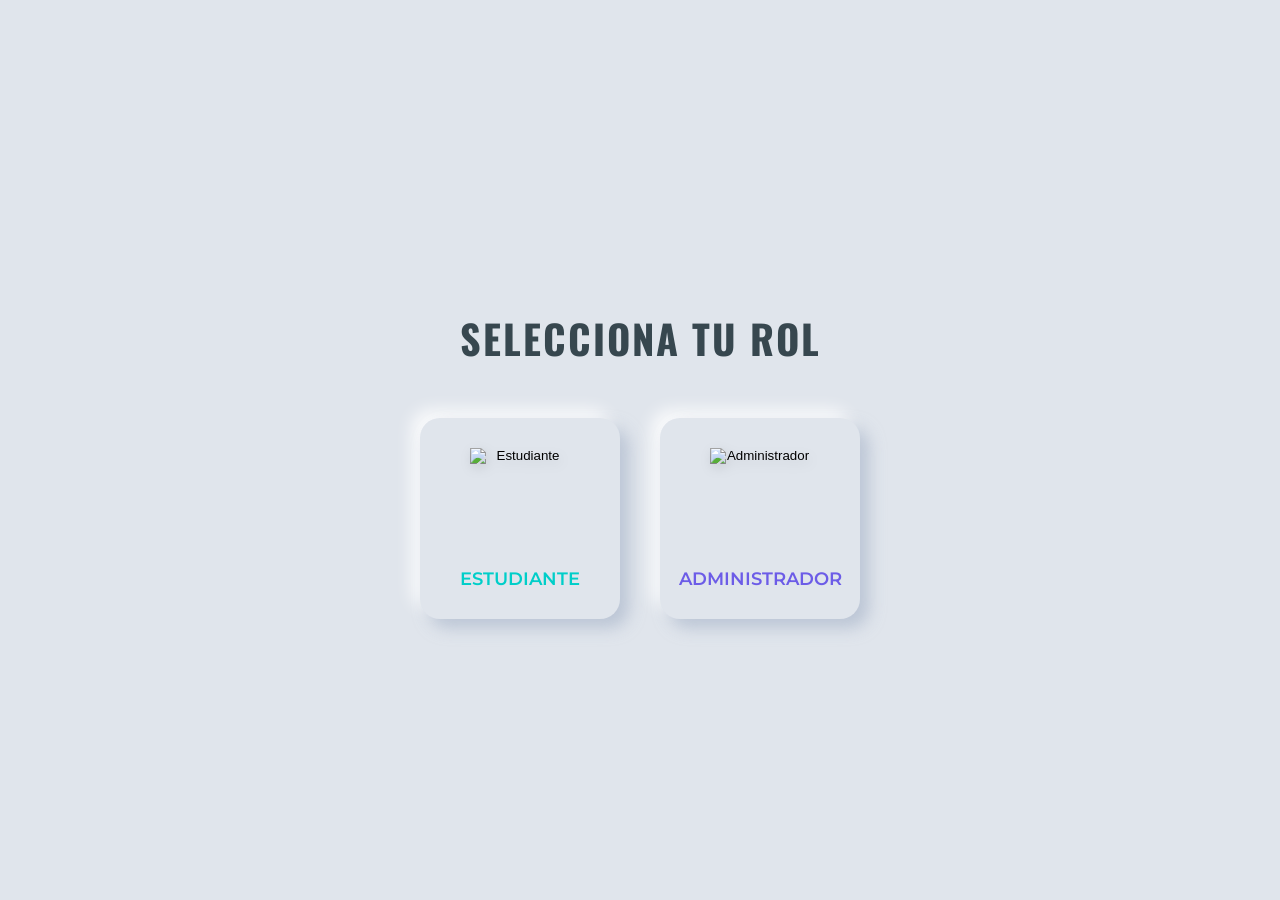
==== index.html @ 5ffa4d22 "Update index.html" ====
<!DOCTYPE html>
<html lang="es">
<head>
    <meta charset="UTF-8">
    <meta name="viewport" content="width=device-width, initial-scale=1.0">
    <title>Acceso | Base de Datos II</title>
    <link href="https://fonts.googleapis.com/css2?family=Montserrat:wght@600&family=Oswald:wght@500&display=swap" rel="stylesheet">
    <link rel="stylesheet" href="style.css">
    <style>
        .login-container {
            height: 100vh;
            display: flex;
            flex-direction: column;
            justify-content: center;
            align-items: center;
            text-align: center;
        }

        .login-title {
            font-family: 'Oswald', sans-serif;
            font-size: 2.5rem;
            margin-bottom: 50px;
            color: var(--text-main);
            letter-spacing: 2px;
        }

        .roles-grid {
            display: flex;
            gap: 40px;
            flex-wrap: wrap;
            justify-content: center;
        }

        .role-card {
            width: 200px;
            padding: 30px;
            cursor: pointer;
            transition: all 0.3s ease;
            display: flex;
            flex-direction: column;
            align-items: center;
            text-decoration: none;
            border: none;
            outline: none;
        }

        .role-card:hover {
            transform: translateY(-10px);
        }

        /* Efecto de presionado al hacer clic */
        .role-card:active {
            box-shadow: var(--shadow-inset-dark), var(--shadow-inset-light);
            transform: translateY(0);
        }

        .role-icon {
            width: 100px;
            height: 100px;
            object-fit: contain;
            margin-bottom: 20px;
            /* Filtro opcional por si quieres que los iconos tengan un aire azulado */
            filter: drop-shadow(2px 4px 6px rgba(0,0,0,0.1));
        }

        .role-name {
            font-family: 'Montserrat', sans-serif;
            font-weight: 600;
            font-size: 1.1rem;
            color: var(--text-main);
        }

        .role-admin .role-name { color: var(--accent-primary); }
        .role-student .role-name { color: var(--accent-secondary); }

        @media (max-width: 500px) {
            .roles-grid { gap: 20px; }
            .role-card { width: 160px; padding: 20px; }
            .role-icon { width: 80px; height: 80px; }
        }
    </style>
</head>
<body>

    <div class="login-container">
        <h1 class="login-title">SELECCIONA TU ROL</h1>
        
        <div class="roles-grid">
            <button onclick="selectRole('estudiante')" class="role-card neu-card role-student">
                <img src="estudiante.png" alt="Estudiante" class="role-icon">
                <span class="role-name">ESTUDIANTE</span>
            </button>

            <button onclick="selectRole('admin')" class="role-card neu-card role-admin">
                <img src="administrador.png" alt="Administrador" class="role-icon">
                <span class="role-name">ADMINISTRADOR</span>
            </button>
        </div>
    </div>

    <script>
        function selectRole(role) {
            // Limpiar sesiones previas
            localStorage.clear();
            
            // Guardar el rol seleccionado para que las otras páginas den permiso
            localStorage.setItem('userRole', role);

            // Redirección directa
            if (role === 'admin') {
                window.location.href = "admin.html";
            } else {
                window.location.href = "estudiante.html";
            }
        }
    </script>

</body>
</html>
---- style.css ----
/* --- PALETA DE COLORES NEUMÓRFICA FRÍA --- */
:root {
    --bg-color: #e0e5ec; /* Gris azulado muy suave */
    --text-main: #37474f; /* Gris oscuro azulado */
    --text-light: #78909c; /* Gris medio */
    
    /* Acentos vibrantes */
    --accent-primary: #6c5ce7; /* Violeta intenso */
    --accent-secondary: #00cec9; /* Turquesa/Menta */
    
    /* Sombras Neumórficas */
    --shadow-dark: 9px 9px 16px rgba(163, 177, 198, 0.6);
    --shadow-light: -9px -9px 16px rgba(255, 255, 255, 0.8);
    --shadow-inset-dark: inset 3px 3px 7px rgba(163, 177, 198, 0.6);
    --shadow-inset-light: inset -3px -3px 7px rgba(255, 255, 255, 0.8);
}

body {
    font-family: 'Montserrat', sans-serif;
    background-color: var(--bg-color);
    color: var(--text-main);
    margin: 0;
    scroll-behavior: smooth;
}

/* --- ESTILOS NEUMÓRFICOS BASE --- */
.neu-card {
    background: var(--bg-color);
    border-radius: 20px;
    box-shadow: var(--shadow-dark), var(--shadow-light);
}

.neu-inset {
    background: var(--bg-color);
    border-radius: 15px;
    box-shadow: var(--shadow-inset-dark), var(--shadow-inset-light);
}

.neu-button {
    background: var(--bg-color);
    border-radius: 10px;
    box-shadow: 4px 4px 8px rgba(163, 177, 198, 0.5), -4px -4px 8px rgba(255, 255, 255, 0.7);
    transition: 0.2s ease;
}

.neu-button:hover {
    box-shadow: 1px 1px 2px rgba(163, 177, 198, 0.5), -1px -1px 2px rgba(255, 255, 255, 0.7);
    transform: translateY(1px);
}

/* --- NAVEGACIÓN --- */
.navbar {
    background: rgba(224, 229, 236, 0.9);
    backdrop-filter: blur(5px);
    padding: 15px 0;
    position: sticky;
    top: 0;
    z-index: 1000;
}

.nav-container {
    max-width: 1100px;
    margin: 0 auto;
    display: flex;
    justify-content: space-between;
    align-items: center;
    padding: 0 20px;
}

/* Ajuste del Logo */
.logo-wrapper {
    display: flex;
    align-items: center;
    justify-content: center;
    padding: 8px;
    border-radius: 12px;
}

.nav-logo {
    height: 40px; /* Un poco más pequeño y sutil */
    width: auto;
    object-fit: contain;
    transition: 0.3s;
}

.nav-links {
    display: flex;
    gap: 20px;
}

.nav-link {
    color: var(--text-main);
    text-decoration: none;
    font-size: 0.85rem;
    font-weight: 600;
    padding: 10px 18px;
    letter-spacing: 1px;
}

.nav-link:hover { color: var(--accent-primary); }

.nav-login {
    background: var(--accent-secondary);
    color: white !important;
    padding: 10px 22px;
    border-radius: 30px;
    text-decoration: none;
    font-weight: 700;
    font-size: 0.85rem;
    transition: 0.3s;
    border: 2px solid var(--bg-color);
}

.nav-login:hover {
    background: white;
    color: var(--accent-secondary) !important;
    border-color: var(--accent-secondary);
}

/* --- HERO SECTION --- */
.hero {
    padding: 100px 20px;
    text-align: center;
}

.hero-content {
    max-width: 800px;
    margin: 0 auto;
    padding: 60px 40px;
}

.badge {
    color: var(--accent-primary);
    font-size: 0.75rem;
    font-weight: 700;
    text-transform: uppercase;
    letter-spacing: 3px;
    background: white;
    padding: 6px 16px;
    border-radius: 20px;
    box-shadow: 2px 2px 4px rgba(0,0,0,0.05);
}

.hero h1 {
    font-family: 'Oswald', sans-serif;
    font-size: 3.8rem;
    margin: 25px 0;
    font-weight: 500;
    color: var(--text-main);
    letter-spacing: 2px;
}

.hero h1 .roman {
    color: var(--accent-secondary);
    font-weight: 300;
}

.divider {
    width: 80px;
    height: 3px;
    background: linear-gradient(90deg, var(--accent-primary), var(--accent-secondary));
    margin: 25px auto;
    border-radius: 2px;
}

.owner {
    font-size: 1rem;
    color: var(--text-light);
    font-weight: 400;
}

/* --- CONTENEDOR UNIDADES --- */
.container {
    max-width: 1100px;
    margin: 0 auto 100px auto;
    padding: 0 20px;
}

.section-title {
    font-family: 'Oswald', sans-serif;
    font-size: 2rem;
    margin-bottom: 50px;
    text-align: center;
    color: var(--text-main);
    letter-spacing: 1px;
    text-transform: uppercase;
}

.grid-unidades {
    display: grid;
    grid-template-columns: 1fr 1fr;
    gap: 40px;
}

.unidad-card {
    padding: 35px;
    position: relative;
    overflow: hidden;
}

.card-header {
    font-family: 'Oswald', sans-serif;
    color: var(--accent-primary);
    font-weight: 500;
    font-size: 1.4rem;
    margin-bottom: 10px;
    letter-spacing: 1px;
}

.unidad-desc {
    color: var(--text-light);
    font-size: 0.85rem;
    margin: 0 0 30px 0;
    font-weight: 400;
}

/* Semanas 4x4 Inset */
.semanas-grid {
    display: grid;
    grid-template-columns: repeat(4, 1fr);
    gap: 15px;
}

.semana-item {
    color: var(--text-light);
    padding: 20px 5px;
    text-align: center;
    font-size: 0.8rem;
    font-weight: 700;
    cursor: pointer;
    transition: 0.3s ease;
    border: 2px solid transparent;
}

.semana-item:hover {
    background: white;
    color: var(--accent-primary);
    box-shadow: 2px 2px 5px rgba(0,0,0,0.05);
    transform: scale(1.03);
}

/* --- FOOTER --- */
footer {
    text-align: center;
    padding: 40px;
    color: var(--text-light);
    font-size: 0.8rem;
    font-weight: 500;
    margin: 0 20px 20px 20px;
}

/* --- RESPONSIVE --- */
@media (max-width: 850px) {
    .grid-unidades { grid-template-columns: 1fr; }
    .hero h1 { font-size: 3rem; }
}

@media (max-width: 600px) {
    .hero h1 { font-size: 2rem; }
    .semanas-grid { grid-template-columns: repeat(2, 1fr); }
    .nav-links { display: none; } /* Oculta menú en móvil muy pequeño */
    .nav-logo { height: 35px; }
    .hero-content { padding: 40px 20px; }
}

/* Estilos para gestión de tareas */
.admin-controls {
    display: none; /* Oculto por defecto */
    margin-top: 10px;
    gap: 5px;
    justify-content: center;
}

.btn-action {
    font-size: 0.7rem;
    padding: 5px 10px;
    border: none;
    cursor: pointer;
    border-radius: 5px;
}

.btn-add { color: var(--accent-secondary); }
.btn-del { color: #ff7675; }

/* Clase que activaremos por JS si es admin */
body.is-admin .admin-controls {
    display: flex;
}

.semana-item a {
    text-decoration: none;
    color: inherit;
    display: block;
}
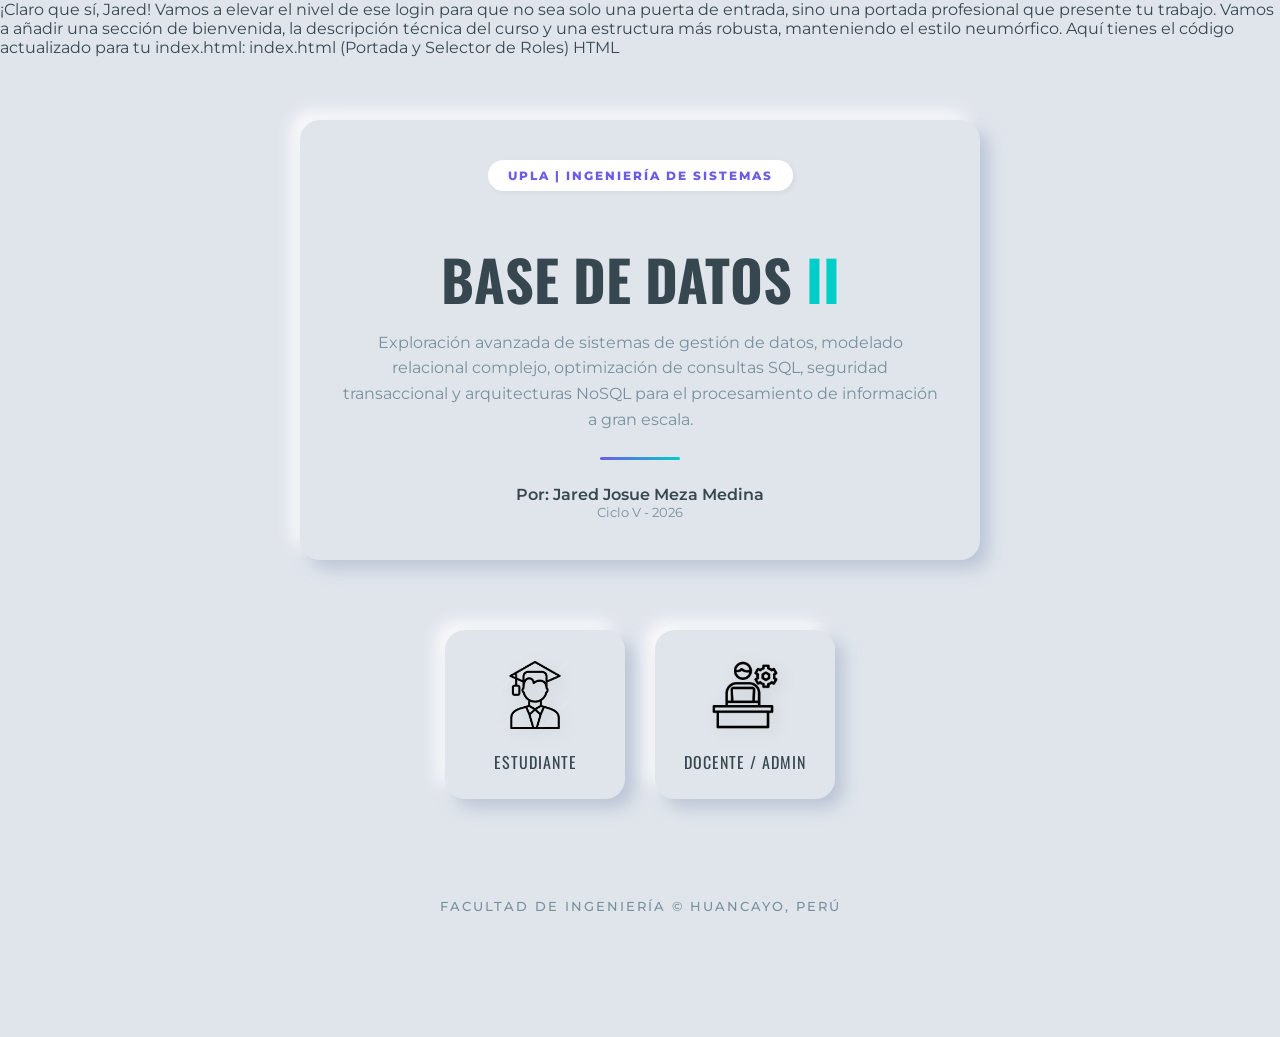
==== commit 96b2f81a: "Update index.html" ====
--- a/index.html
+++ b/index.html
@@ -1,117 +1,189 @@
+¡Claro que sí, Jared! Vamos a elevar el nivel de ese login para que no sea solo una puerta de entrada, sino una portada profesional que presente tu trabajo.
+
+Vamos a añadir una sección de bienvenida, la descripción técnica del curso y una estructura más robusta, manteniendo el estilo neumórfico.
+
+Aquí tienes el código actualizado para tu index.html:
+
+index.html (Portada y Selector de Roles)
+HTML
 <!DOCTYPE html>
 <html lang="es">
 <head>
     <meta charset="UTF-8">
     <meta name="viewport" content="width=device-width, initial-scale=1.0">
-    <title>Acceso | Base de Datos II</title>
-    <link href="https://fonts.googleapis.com/css2?family=Montserrat:wght@600&family=Oswald:wght@500&display=swap" rel="stylesheet">
+    <title>Portafolio | Base de Datos II</title>
+    <link href="https://fonts.googleapis.com/css2?family=Montserrat:wght@300;400;600;800&family=Oswald:wght@500&display=swap" rel="stylesheet">
     <link rel="stylesheet" href="style.css">
     <style>
-        .login-container {
-            height: 100vh;
+        .page-wrapper {
+            min-height: 100vh;
             display: flex;
             flex-direction: column;
+            align-items: center;
             justify-content: center;
-            align-items: center;
-            text-align: center;
+            padding: 40px 20px;
         }
 
-        .login-title {
+        /* --- SECCIÓN DE BIENVENIDA --- */
+        .welcome-section {
+            max-width: 800px;
+            text-align: center;
+            margin-bottom: 50px;
+            padding: 40px;
+        }
+
+        .university-badge {
+            display: inline-block;
+            padding: 8px 20px;
+            background: white;
+            border-radius: 50px;
+            font-size: 0.75rem;
+            font-weight: 800;
+            color: var(--accent-primary);
+            letter-spacing: 2px;
+            margin-bottom: 20px;
+            box-shadow: 2px 2px 5px rgba(0,0,0,0.05);
+        }
+
+        .main-title {
             font-family: 'Oswald', sans-serif;
-            font-size: 2.5rem;
-            margin-bottom: 50px;
+            font-size: 3.5rem;
+            line-height: 1.1;
+            margin-bottom: 20px;
             color: var(--text-main);
+        }
+
+        .main-title span {
+            color: var(--accent-secondary);
+        }
+
+        .course-description {
+            font-size: 1rem;
+            color: var(--text-light);
+            line-height: 1.6;
+            margin: 20px auto;
+            max-width: 600px;
+        }
+
+        .author-info {
+            font-weight: 600;
+            color: var(--text-main);
+            margin-top: 10px;
+            display: block;
+        }
+
+        /* --- SELECTOR DE ROLES --- */
+        .roles-container {
+            display: flex;
+            gap: 30px;
+            justify-content: center;
+            margin-top: 20px;
+        }
+
+        .role-card {
+            width: 180px;
+            padding: 25px;
+            border: none;
+            cursor: pointer;
+            transition: all 0.3s cubic-bezier(0.175, 0.885, 0.32, 1.275);
+            display: flex;
+            flex-direction: column;
+            align-items: center;
+            background: var(--bg-color);
+        }
+
+        .role-card:hover {
+            transform: scale(1.05);
+            box-shadow: 15px 15px 30px rgba(163, 177, 198, 0.7), 
+                        -15px -15px 30px rgba(255, 255, 255, 0.9);
+        }
+
+        .role-icon {
+            width: 80px;
+            height: 80px;
+            margin-bottom: 15px;
+            filter: drop-shadow(4px 4px 8px rgba(0,0,0,0.1));
+        }
+
+        .role-label {
+            font-family: 'Oswald', sans-serif;
+            font-size: 1rem;
+            letter-spacing: 1px;
+            color: var(--text-main);
+        }
+
+        /* --- FOOTER DEL LOGIN --- */
+        .login-footer {
+            margin-top: 60px;
+            font-size: 0.8rem;
+            color: var(--text-light);
+            text-transform: uppercase;
             letter-spacing: 2px;
         }
 
-        .roles-grid {
-            display: flex;
-            gap: 40px;
-            flex-wrap: wrap;
-            justify-content: center;
-        }
-
-        .role-card {
-            width: 200px;
-            padding: 30px;
-            cursor: pointer;
-            transition: all 0.3s ease;
-            display: flex;
-            flex-direction: column;
-            align-items: center;
-            text-decoration: none;
-            border: none;
-            outline: none;
-        }
-
-        .role-card:hover {
-            transform: translateY(-10px);
-        }
-
-        /* Efecto de presionado al hacer clic */
-        .role-card:active {
-            box-shadow: var(--shadow-inset-dark), var(--shadow-inset-light);
-            transform: translateY(0);
-        }
-
-        .role-icon {
-            width: 100px;
-            height: 100px;
-            object-fit: contain;
-            margin-bottom: 20px;
-            /* Filtro opcional por si quieres que los iconos tengan un aire azulado */
-            filter: drop-shadow(2px 4px 6px rgba(0,0,0,0.1));
-        }
-
-        .role-name {
-            font-family: 'Montserrat', sans-serif;
-            font-weight: 600;
-            font-size: 1.1rem;
-            color: var(--text-main);
-        }
-
-        .role-admin .role-name { color: var(--accent-primary); }
-        .role-student .role-name { color: var(--accent-secondary); }
-
-        @media (max-width: 500px) {
-            .roles-grid { gap: 20px; }
-            .role-card { width: 160px; padding: 20px; }
-            .role-icon { width: 80px; height: 80px; }
+        /* Responsivo */
+        @media (max-width: 600px) {
+            .main-title { font-size: 2.2rem; }
+            .roles-container { flex-direction: column; }
+            .role-card { width: 220px; }
         }
     </style>
 </head>
 <body>
 
-    <div class="login-container">
-        <h1 class="login-title">SELECCIONA TU ROL</h1>
+    <div class="page-wrapper">
         
-        <div class="roles-grid">
-            <button onclick="selectRole('estudiante')" class="role-card neu-card role-student">
+        <header class="welcome-section neu-card">
+            <span class="university-badge">UPLA | INGENIERÍA DE SISTEMAS</span>
+            
+            <h1 class="main-title">BASE DE DATOS <span>II</span></h1>
+            
+            <p class="course-description">
+                Exploración avanzada de sistemas de gestión de datos, modelado relacional complejo, 
+                optimización de consultas SQL, seguridad transaccional y arquitecturas NoSQL 
+                para el procesamiento de información a gran escala.
+            </p>
+
+            <div class="divider"></div>
+            
+            <span class="author-info">Por: Jared Josue Meza Medina</span>
+            <small style="color: var(--text-light)">Ciclo V - 2026</small>
+        </header>
+
+        <div class="roles-container">
+            <button onclick="access('estudiante')" class="role-card neu-card">
                 <img src="estudiante.png" alt="Estudiante" class="role-icon">
-                <span class="role-name">ESTUDIANTE</span>
+                <span class="role-label">ESTUDIANTE</span>
             </button>
 
-            <button onclick="selectRole('admin')" class="role-card neu-card role-admin">
-                <img src="administrador.png" alt="Administrador" class="role-icon">
-                <span class="role-name">ADMINISTRADOR</span>
+            <button onclick="access('admin')" class="role-card neu-card">
+                <img src="administrador.png" alt="Admin" class="role-icon">
+                <span class="role-label">DOCENTE / ADMIN</span>
             </button>
         </div>
+
+        <footer class="login-footer">
+            Facultad de Ingeniería &copy; Huancayo, Perú
+        </footer>
+
     </div>
 
     <script>
-        function selectRole(role) {
-            // Limpiar sesiones previas
+        function access(role) {
             localStorage.clear();
+            localStorage.setItem('userRole', role);
             
-            // Guardar el rol seleccionado para que las otras páginas den permiso
-            localStorage.setItem('userRole', role);
-
-            // Redirección directa
-            if (role === 'admin') {
-                window.location.href = "admin.html";
-            } else {
-                window.location.href = "estudiante.html";
-            }
+            // Efecto visual antes de salir
+            document.body.style.opacity = "0.5";
+            document.body.style.transition = "0.5s";
+            
+            setTimeout(() => {
+                if (role === 'admin') {
+                    window.location.href = "admin.html";
+                } else {
+                    window.location.href = "estudiante.html";
+                }
+            }, 300);
         }
     </script>
 
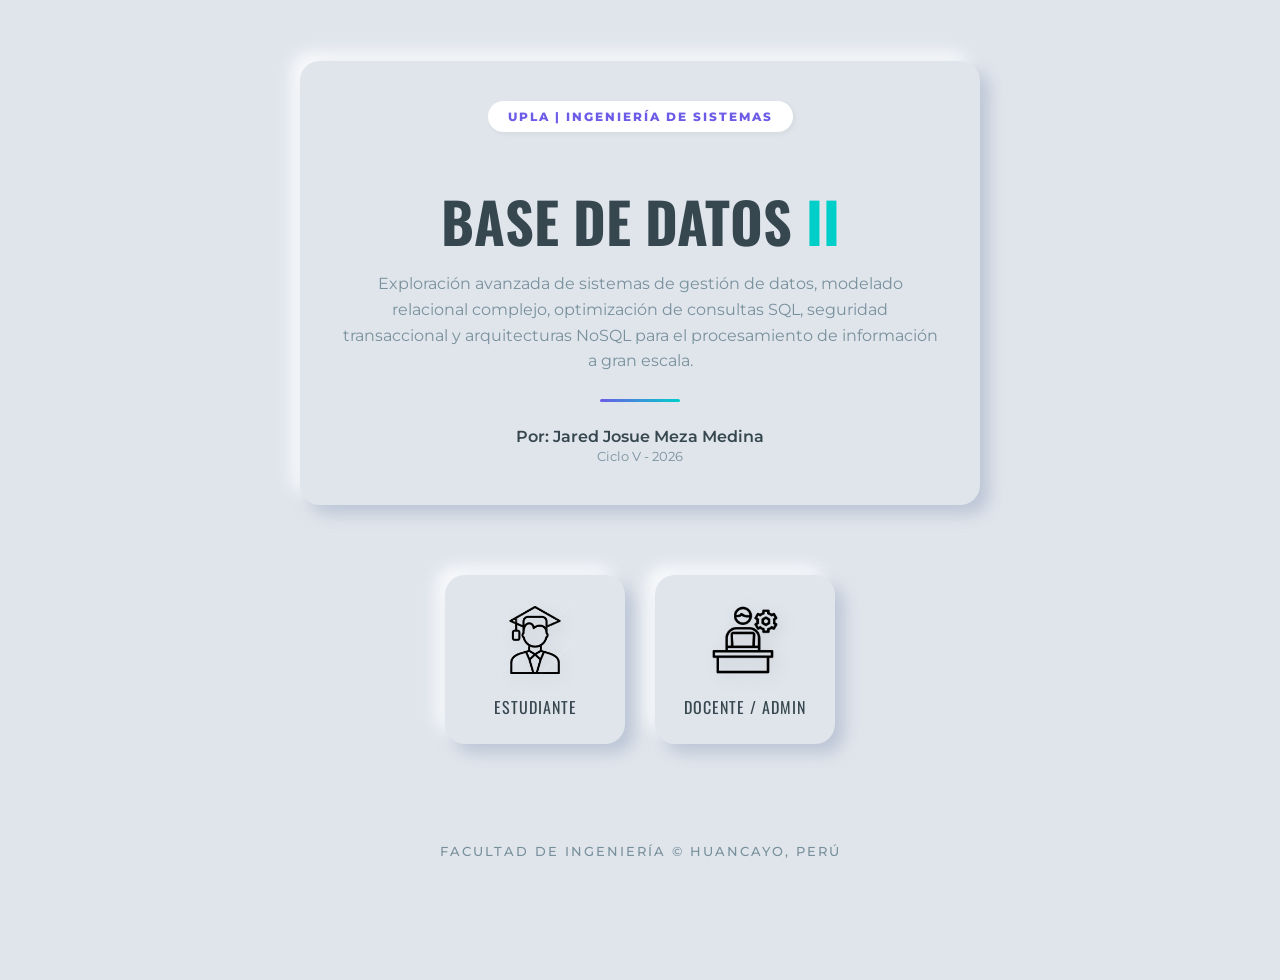
==== commit 436ff808: "Update index.html" ====
--- a/index.html
+++ b/index.html
@@ -1,11 +1,3 @@
-¡Claro que sí, Jared! Vamos a elevar el nivel de ese login para que no sea solo una puerta de entrada, sino una portada profesional que presente tu trabajo.
-
-Vamos a añadir una sección de bienvenida, la descripción técnica del curso y una estructura más robusta, manteniendo el estilo neumórfico.
-
-Aquí tienes el código actualizado para tu index.html:
-
-index.html (Portada y Selector de Roles)
-HTML
 <!DOCTYPE html>
 <html lang="es">
 <head>
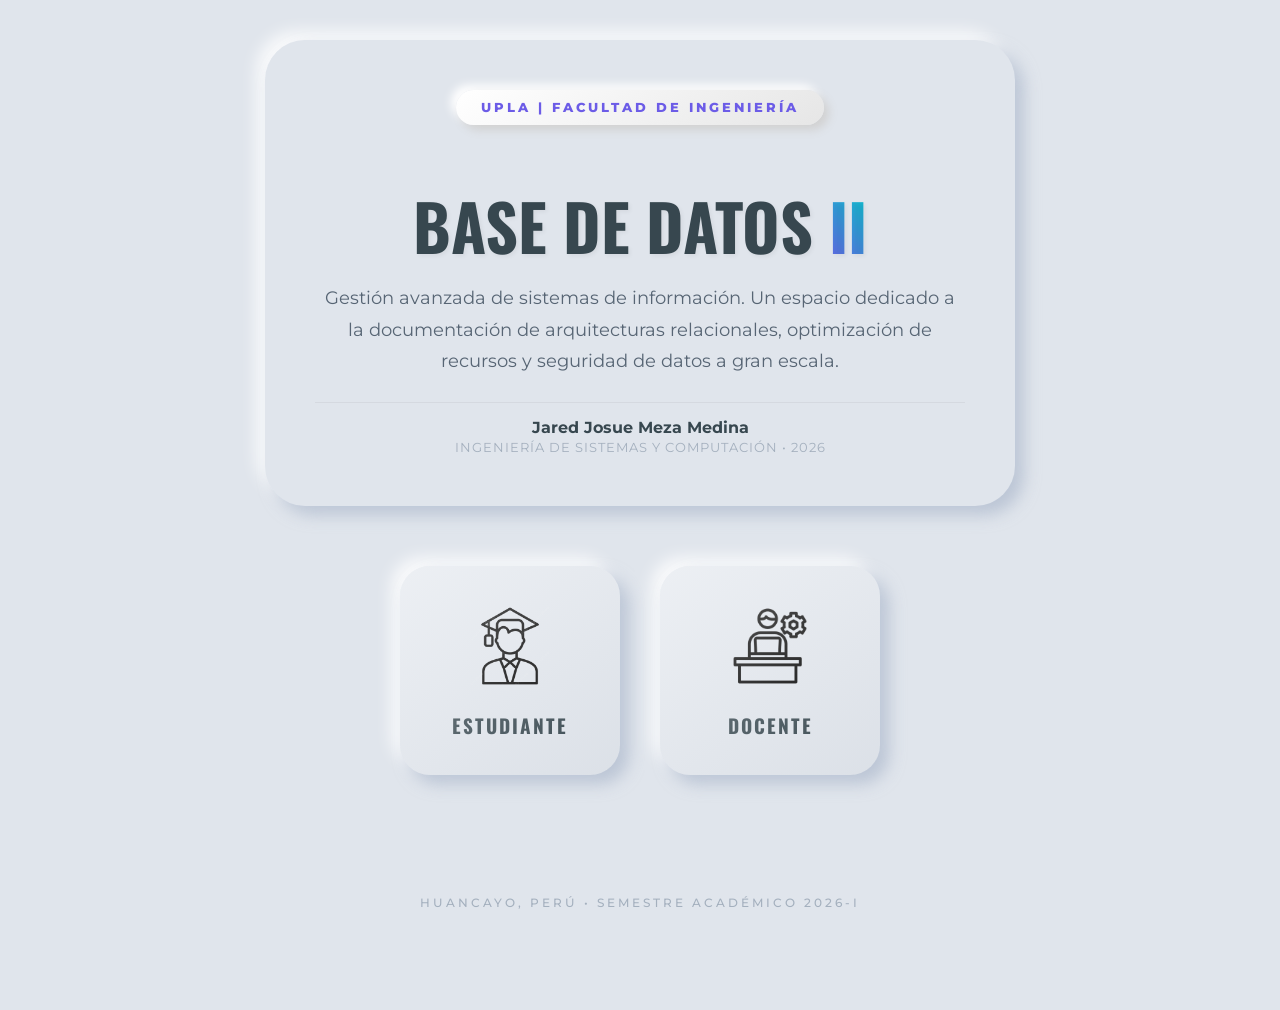
==== commit def22cb7: "Update index.html" ====
--- a/index.html
+++ b/index.html
@@ -4,9 +4,26 @@
     <meta charset="UTF-8">
     <meta name="viewport" content="width=device-width, initial-scale=1.0">
     <title>Portafolio | Base de Datos II</title>
-    <link href="https://fonts.googleapis.com/css2?family=Montserrat:wght@300;400;600;800&family=Oswald:wght@500&display=swap" rel="stylesheet">
+    <link href="https://fonts.googleapis.com/css2?family=Montserrat:wght@300;400;600;800&family=Oswald:wght@500;700&display=swap" rel="stylesheet">
     <link rel="stylesheet" href="style.css">
     <style>
+        /* --- ANIMACIONES --- */
+        @keyframes fadeInUp {
+            from { opacity: 0; transform: translateY(30px); }
+            to { opacity: 1; transform: translateY(0); }
+        }
+
+        @keyframes float {
+            0% { transform: translateY(0px); }
+            50% { transform: translateY(-10px); }
+            100% { transform: translateY(0px); }
+        }
+
+        body {
+            background-color: var(--bg-color);
+            overflow-x: hidden;
+        }
+
         .page-wrapper {
             min-height: 100vh;
             display: flex;
@@ -18,106 +35,141 @@
 
         /* --- SECCIÓN DE BIENVENIDA --- */
         .welcome-section {
-            max-width: 800px;
+            max-width: 850px;
             text-align: center;
-            margin-bottom: 50px;
-            padding: 40px;
+            margin-bottom: 40px;
+            padding: 50px;
+            border-radius: 40px;
+            /* Animación de entrada */
+            animation: fadeInUp 0.8s ease-out forwards;
         }
 
         .university-badge {
             display: inline-block;
-            padding: 8px 20px;
-            background: white;
+            padding: 10px 25px;
+            background: linear-gradient(145deg, #ffffff, #e6e6e6);
             border-radius: 50px;
-            font-size: 0.75rem;
+            font-size: 0.8rem;
             font-weight: 800;
             color: var(--accent-primary);
-            letter-spacing: 2px;
-            margin-bottom: 20px;
-            box-shadow: 2px 2px 5px rgba(0,0,0,0.05);
+            letter-spacing: 3px;
+            margin-bottom: 25px;
+            box-shadow: 5px 5px 10px #d1d1d1, -5px -5px 10px #ffffff;
         }
 
         .main-title {
             font-family: 'Oswald', sans-serif;
-            font-size: 3.5rem;
-            line-height: 1.1;
+            font-size: 4rem;
+            line-height: 1;
             margin-bottom: 20px;
             color: var(--text-main);
+            text-shadow: 2px 2px 4px rgba(0,0,0,0.05); /* Sombra suave para lectura */
         }
 
         .main-title span {
-            color: var(--accent-secondary);
+            background: linear-gradient(45deg, var(--accent-primary), var(--accent-secondary));
+            -webkit-background-clip: text;
+            -webkit-text-fill-color: transparent;
+            font-weight: 700;
         }
 
         .course-description {
-            font-size: 1rem;
-            color: var(--text-light);
-            line-height: 1.6;
-            margin: 20px auto;
-            max-width: 600px;
-        }
-
-        .author-info {
-            font-weight: 600;
-            color: var(--text-main);
-            margin-top: 10px;
-            display: block;
+            font-size: 1.1rem;
+            color: #576574; /* Color más oscuro para lectura */
+            line-height: 1.8;
+            margin: 25px auto;
+            max-width: 650px;
+            font-weight: 400;
         }
 
         /* --- SELECTOR DE ROLES --- */
         .roles-container {
             display: flex;
-            gap: 30px;
+            gap: 40px;
             justify-content: center;
             margin-top: 20px;
+            animation: fadeInUp 1s ease-out 0.3s forwards; /* Aparece un poco después */
+            opacity: 0;
         }
 
         .role-card {
-            width: 180px;
-            padding: 25px;
+            width: 220px;
+            padding: 35px;
             border: none;
             cursor: pointer;
-            transition: all 0.3s cubic-bezier(0.175, 0.885, 0.32, 1.275);
+            transition: all 0.4s cubic-bezier(0.175, 0.885, 0.32, 1.275);
             display: flex;
             flex-direction: column;
             align-items: center;
             background: var(--bg-color);
+            border-radius: 30px;
+            position: relative;
+            overflow: hidden;
+        }
+
+        .role-card::before {
+            content: '';
+            position: absolute;
+            top: 0; left: 0; width: 100%; height: 100%;
+            background: linear-gradient(145deg, rgba(255,255,255,0.4), rgba(0,0,0,0.02));
+            pointer-events: none;
         }
 
         .role-card:hover {
-            transform: scale(1.05);
-            box-shadow: 15px 15px 30px rgba(163, 177, 198, 0.7), 
-                        -15px -15px 30px rgba(255, 255, 255, 0.9);
+            transform: translateY(-15px);
+            box-shadow: 20px 20px 40px #bebebe, -20px -20px 40px #ffffff;
+        }
+
+        .role-card:active {
+            transform: scale(0.95);
+            box-shadow: inset 6px 6px 12px #bebebe, inset -6px -6px 12px #ffffff;
         }
 
         .role-icon {
-            width: 80px;
-            height: 80px;
-            margin-bottom: 15px;
-            filter: drop-shadow(4px 4px 8px rgba(0,0,0,0.1));
+            width: 90px;
+            height: 90px;
+            margin-bottom: 20px;
+            animation: float 4s ease-in-out infinite; /* Iconos flotantes */
         }
 
         .role-label {
             font-family: 'Oswald', sans-serif;
+            font-size: 1.2rem;
+            font-weight: 700;
+            letter-spacing: 2px;
+            color: var(--text-main);
+        }
+
+        /* Efecto de color al hover según rol */
+        .role-card:nth-child(1):hover .role-label { color: var(--accent-primary); }
+        .role-card:nth-child(2):hover .role-label { color: var(--accent-secondary); }
+
+        .author-info {
             font-size: 1rem;
-            letter-spacing: 1px;
             color: var(--text-main);
-        }
-
-        /* --- FOOTER DEL LOGIN --- */
+            margin-top: 20px;
+            display: block;
+            border-top: 1px solid rgba(0,0,0,0.05);
+            padding-top: 15px;
+        }
+
+        /* --- FOOTER --- */
         .login-footer {
-            margin-top: 60px;
-            font-size: 0.8rem;
-            color: var(--text-light);
+            margin-top: 80px;
+            font-size: 0.75rem;
+            color: #a4b0be;
             text-transform: uppercase;
-            letter-spacing: 2px;
+            letter-spacing: 3px;
+            animation: fadeInUp 1.2s ease-out 0.6s forwards;
+            opacity: 0;
         }
 
         /* Responsivo */
         @media (max-width: 600px) {
-            .main-title { font-size: 2.2rem; }
-            .roles-container { flex-direction: column; }
-            .role-card { width: 220px; }
+            .main-title { font-size: 2.8rem; }
+            .roles-container { flex-direction: column; gap: 20px; }
+            .role-card { width: 280px; }
+            .welcome-section { padding: 30px; }
         }
     </style>
 </head>
@@ -126,20 +178,18 @@
     <div class="page-wrapper">
         
         <header class="welcome-section neu-card">
-            <span class="university-badge">UPLA | INGENIERÍA DE SISTEMAS</span>
+            <span class="university-badge">UPLA | FACULTAD DE INGENIERÍA</span>
             
             <h1 class="main-title">BASE DE DATOS <span>II</span></h1>
             
             <p class="course-description">
-                Exploración avanzada de sistemas de gestión de datos, modelado relacional complejo, 
-                optimización de consultas SQL, seguridad transaccional y arquitecturas NoSQL 
-                para el procesamiento de información a gran escala.
+                Gestión avanzada de sistemas de información. Un espacio dedicado a la 
+                documentación de arquitecturas relacionales, optimización de recursos 
+                y seguridad de datos a gran escala.
             </p>
 
-            <div class="divider"></div>
-            
-            <span class="author-info">Por: Jared Josue Meza Medina</span>
-            <small style="color: var(--text-light)">Ciclo V - 2026</small>
+            <span class="author-info"><strong>Jared Josue Meza Medina</strong></span>
+            <small style="color: #a4b0be; letter-spacing: 1px;">INGENIERÍA DE SISTEMAS Y COMPUTACIÓN • 2026</small>
         </header>
 
         <div class="roles-container">
@@ -150,12 +200,12 @@
 
             <button onclick="access('admin')" class="role-card neu-card">
                 <img src="administrador.png" alt="Admin" class="role-icon">
-                <span class="role-label">DOCENTE / ADMIN</span>
+                <span class="role-label">DOCENTE</span>
             </button>
         </div>
 
         <footer class="login-footer">
-            Facultad de Ingeniería &copy; Huancayo, Perú
+            Huancayo, Perú &bull; Semestre Académico 2026-I
         </footer>
 
     </div>
@@ -165,17 +215,14 @@
             localStorage.clear();
             localStorage.setItem('userRole', role);
             
-            // Efecto visual antes de salir
-            document.body.style.opacity = "0.5";
-            document.body.style.transition = "0.5s";
+            // Efecto de desvanecimiento suave
+            document.querySelector('.page-wrapper').style.opacity = "0";
+            document.querySelector('.page-wrapper').style.transform = "scale(0.9)";
+            document.querySelector('.page-wrapper').style.transition = "0.6s all cubic-bezier(0.4, 0, 0.2, 1)";
             
             setTimeout(() => {
-                if (role === 'admin') {
-                    window.location.href = "admin.html";
-                } else {
-                    window.location.href = "estudiante.html";
-                }
-            }, 300);
+                window.location.href = (role === 'admin') ? "admin.html" : "estudiante.html";
+            }, 500);
         }
     </script>
 
--- a/style.css
+++ b/style.css
@@ -49,13 +49,39 @@
 }
 
 /* --- NAVEGACIÓN --- */
+/* Dale a la barra de navegación un nivel bajo */
 .navbar {
-    background: rgba(224, 229, 236, 0.9);
-    backdrop-filter: blur(5px);
-    padding: 15px 0;
-    position: sticky;
+    position: fixed;
     top: 0;
-    z-index: 1000;
+    width: 100%;
+    z-index: 100; /* Un número moderado */
+    /* ... el resto de tus estilos ... */
+}
+
+/* Dale al visor (Modal) el nivel máximo */
+.pdf-modal {
+    display: none; 
+    position: fixed; 
+    top: 0; 
+    left: 0; 
+    width: 100%; 
+    height: 100%;
+    background: rgba(0, 0, 0, 0.85); /* Un poco más oscuro para que no distraiga lo de atrás */
+    z-index: 9999; /* ¡Poder absoluto! Esto lo pone por encima de TODO */
+    justify-content: center; 
+    align-items: center;
+    backdrop-filter: blur(5px); /* Efecto de desenfoque para que se vea más pro */
+}
+
+.pdf-content {
+    width: 95%; /* Un poco más ancho */
+    height: 92%; 
+    background: #fff; 
+    border-radius: 15px;
+    display: flex; 
+    flex-direction: column; 
+    overflow: hidden;
+    box-shadow: 0 20px 50px rgba(0,0,0,0.5); /* Sombra para que resalte */
 }
 
 .nav-container {
@@ -291,4 +317,12 @@
     text-decoration: none;
     color: inherit;
     display: block;
-}+}
+.pdf-content {
+    width: 90%;
+    height: 95%; /* Un poquito más alto */
+    background: #fff;
+    border-radius: 15px;
+    display: flex;
+    flex-direction: column;
+}
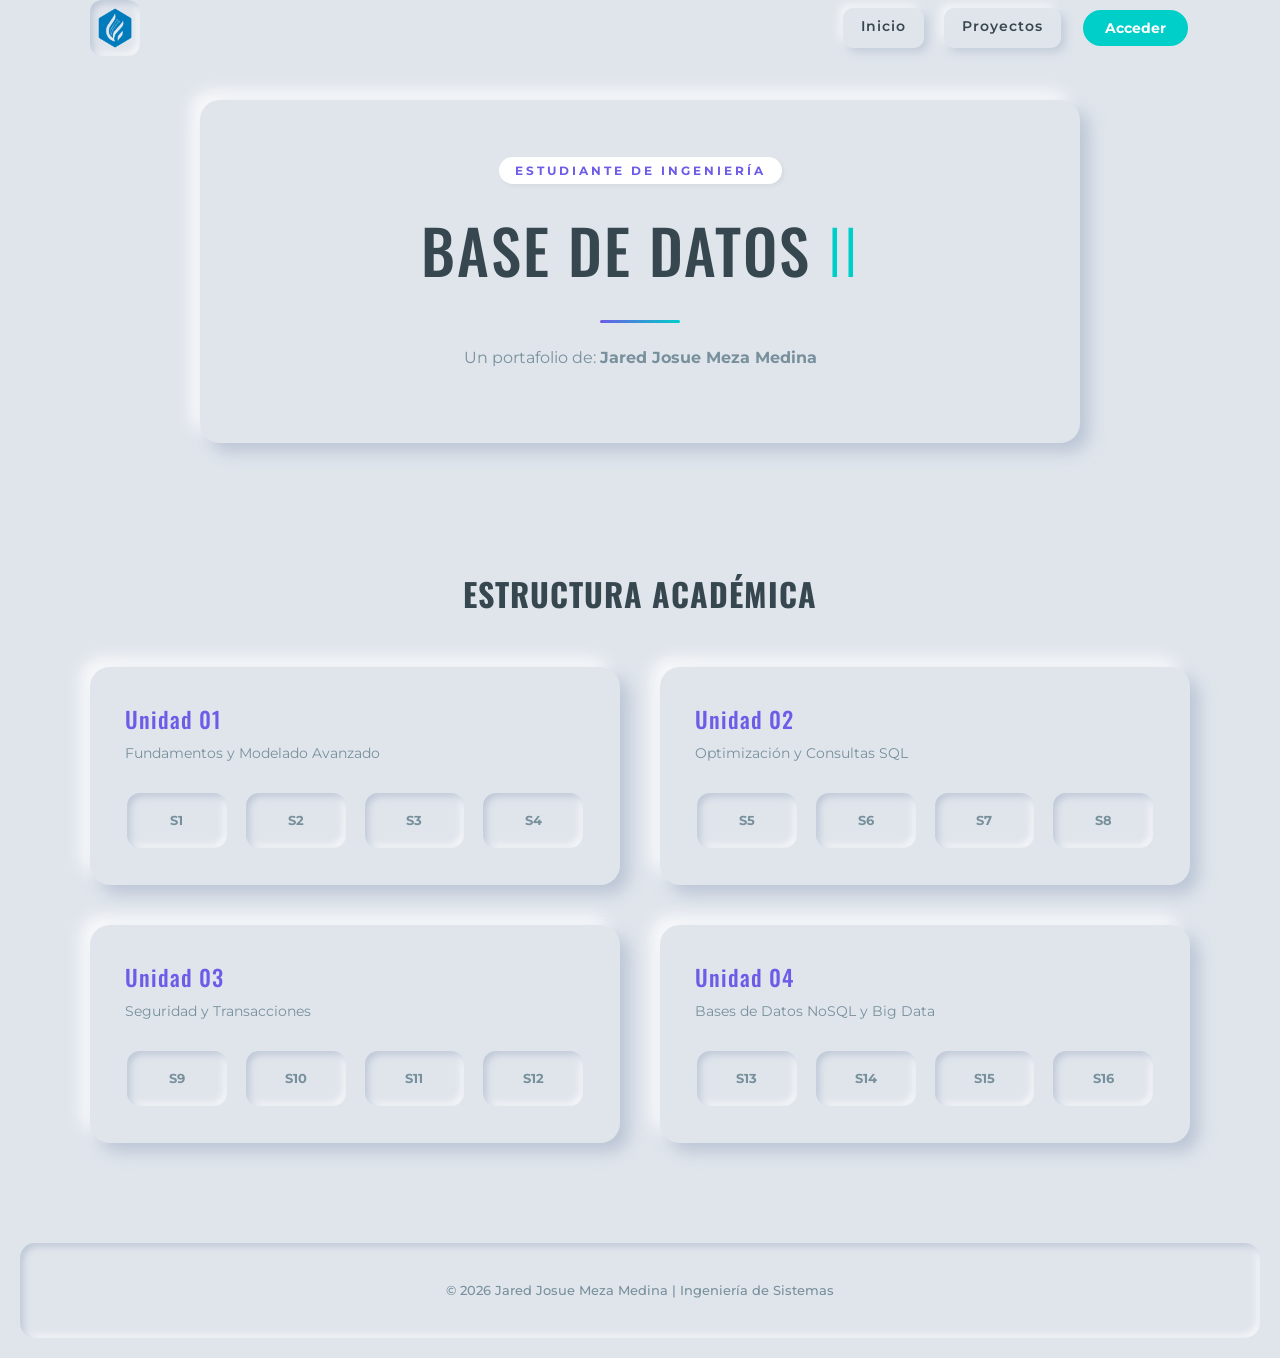
==== commit 053e2fed: "Update index.html" ====
--- a/index.html
+++ b/index.html
@@ -3,228 +3,88 @@
 <head>
     <meta charset="UTF-8">
     <meta name="viewport" content="width=device-width, initial-scale=1.0">
-    <title>Portafolio | Base de Datos II</title>
-    <link href="https://fonts.googleapis.com/css2?family=Montserrat:wght@300;400;600;800&family=Oswald:wght@500;700&display=swap" rel="stylesheet">
+    <title>Jared Josue Meza Medina | Base de Datos II</title>
+    <link href="https://fonts.googleapis.com/css2?family=Montserrat:wght@300;400;600;800&family=Oswald:wght@500&display=swap" rel="stylesheet">
     <link rel="stylesheet" href="style.css">
-    <style>
-        /* --- ANIMACIONES --- */
-        @keyframes fadeInUp {
-            from { opacity: 0; transform: translateY(30px); }
-            to { opacity: 1; transform: translateY(0); }
-        }
-
-        @keyframes float {
-            0% { transform: translateY(0px); }
-            50% { transform: translateY(-10px); }
-            100% { transform: translateY(0px); }
-        }
-
-        body {
-            background-color: var(--bg-color);
-            overflow-x: hidden;
-        }
-
-        .page-wrapper {
-            min-height: 100vh;
-            display: flex;
-            flex-direction: column;
-            align-items: center;
-            justify-content: center;
-            padding: 40px 20px;
-        }
-
-        /* --- SECCIÓN DE BIENVENIDA --- */
-        .welcome-section {
-            max-width: 850px;
-            text-align: center;
-            margin-bottom: 40px;
-            padding: 50px;
-            border-radius: 40px;
-            /* Animación de entrada */
-            animation: fadeInUp 0.8s ease-out forwards;
-        }
-
-        .university-badge {
-            display: inline-block;
-            padding: 10px 25px;
-            background: linear-gradient(145deg, #ffffff, #e6e6e6);
-            border-radius: 50px;
-            font-size: 0.8rem;
-            font-weight: 800;
-            color: var(--accent-primary);
-            letter-spacing: 3px;
-            margin-bottom: 25px;
-            box-shadow: 5px 5px 10px #d1d1d1, -5px -5px 10px #ffffff;
-        }
-
-        .main-title {
-            font-family: 'Oswald', sans-serif;
-            font-size: 4rem;
-            line-height: 1;
-            margin-bottom: 20px;
-            color: var(--text-main);
-            text-shadow: 2px 2px 4px rgba(0,0,0,0.05); /* Sombra suave para lectura */
-        }
-
-        .main-title span {
-            background: linear-gradient(45deg, var(--accent-primary), var(--accent-secondary));
-            -webkit-background-clip: text;
-            -webkit-text-fill-color: transparent;
-            font-weight: 700;
-        }
-
-        .course-description {
-            font-size: 1.1rem;
-            color: #576574; /* Color más oscuro para lectura */
-            line-height: 1.8;
-            margin: 25px auto;
-            max-width: 650px;
-            font-weight: 400;
-        }
-
-        /* --- SELECTOR DE ROLES --- */
-        .roles-container {
-            display: flex;
-            gap: 40px;
-            justify-content: center;
-            margin-top: 20px;
-            animation: fadeInUp 1s ease-out 0.3s forwards; /* Aparece un poco después */
-            opacity: 0;
-        }
-
-        .role-card {
-            width: 220px;
-            padding: 35px;
-            border: none;
-            cursor: pointer;
-            transition: all 0.4s cubic-bezier(0.175, 0.885, 0.32, 1.275);
-            display: flex;
-            flex-direction: column;
-            align-items: center;
-            background: var(--bg-color);
-            border-radius: 30px;
-            position: relative;
-            overflow: hidden;
-        }
-
-        .role-card::before {
-            content: '';
-            position: absolute;
-            top: 0; left: 0; width: 100%; height: 100%;
-            background: linear-gradient(145deg, rgba(255,255,255,0.4), rgba(0,0,0,0.02));
-            pointer-events: none;
-        }
-
-        .role-card:hover {
-            transform: translateY(-15px);
-            box-shadow: 20px 20px 40px #bebebe, -20px -20px 40px #ffffff;
-        }
-
-        .role-card:active {
-            transform: scale(0.95);
-            box-shadow: inset 6px 6px 12px #bebebe, inset -6px -6px 12px #ffffff;
-        }
-
-        .role-icon {
-            width: 90px;
-            height: 90px;
-            margin-bottom: 20px;
-            animation: float 4s ease-in-out infinite; /* Iconos flotantes */
-        }
-
-        .role-label {
-            font-family: 'Oswald', sans-serif;
-            font-size: 1.2rem;
-            font-weight: 700;
-            letter-spacing: 2px;
-            color: var(--text-main);
-        }
-
-        /* Efecto de color al hover según rol */
-        .role-card:nth-child(1):hover .role-label { color: var(--accent-primary); }
-        .role-card:nth-child(2):hover .role-label { color: var(--accent-secondary); }
-
-        .author-info {
-            font-size: 1rem;
-            color: var(--text-main);
-            margin-top: 20px;
-            display: block;
-            border-top: 1px solid rgba(0,0,0,0.05);
-            padding-top: 15px;
-        }
-
-        /* --- FOOTER --- */
-        .login-footer {
-            margin-top: 80px;
-            font-size: 0.75rem;
-            color: #a4b0be;
-            text-transform: uppercase;
-            letter-spacing: 3px;
-            animation: fadeInUp 1.2s ease-out 0.6s forwards;
-            opacity: 0;
-        }
-
-        /* Responsivo */
-        @media (max-width: 600px) {
-            .main-title { font-size: 2.8rem; }
-            .roles-container { flex-direction: column; gap: 20px; }
-            .role-card { width: 280px; }
-            .welcome-section { padding: 30px; }
-        }
-    </style>
 </head>
 <body>
 
-    <div class="page-wrapper">
+    <nav class="navbar">
+        <div class="nav-container">
+            <div class="logo-wrapper neu-inset">
+                <img src="LogoUpla.png" alt="Logo Universidad" class="nav-logo">
+            </div>
+            
+            <div class="nav-links">
+                <a href="#" class="nav-link neu-button">Inicio</a>
+                <a href="#proyectos" class="nav-link neu-button">Proyectos</a>
+                <a href="login.html" class="nav-login neu-button-accent">Acceder</a>
+            </div>
+        </div>
+    </nav>
+
+    <header class="hero">
+        <div class="hero-content neu-card">
+            <span class="badge">Estudiante de Ingeniería</span>
+            <h1>BASE DE DATOS <span class="roman">II</span></h1>
+            <div class="divider"></div>
+            <p class="owner">Un portafolio de: <strong>Jared Josue Meza Medina</strong></p>
+        </div>
+    </header>
+
+    <main class="container" id="proyectos">
+        <h2 class="section-title">Estructura Académica</h2>
         
-        <header class="welcome-section neu-card">
-            <span class="university-badge">UPLA | FACULTAD DE INGENIERÍA</span>
-            
-            <h1 class="main-title">BASE DE DATOS <span>II</span></h1>
-            
-            <p class="course-description">
-                Gestión avanzada de sistemas de información. Un espacio dedicado a la 
-                documentación de arquitecturas relacionales, optimización de recursos 
-                y seguridad de datos a gran escala.
-            </p>
+        <div class="grid-unidades">
+            <section class="unidad-card neu-card">
+                <div class="card-header">Unidad 01</div>
+                <p class="unidad-desc">Fundamentos y Modelado Avanzado</p>
+                <div class="semanas-grid">
+                    <div class="semana-item neu-inset">S1</div>
+                    <div class="semana-item neu-inset">S2</div>
+                    <div class="semana-item neu-inset">S3</div>
+                    <div class="semana-item neu-inset">S4</div>
+                </div>
+            </section>
 
-            <span class="author-info"><strong>Jared Josue Meza Medina</strong></span>
-            <small style="color: #a4b0be; letter-spacing: 1px;">INGENIERÍA DE SISTEMAS Y COMPUTACIÓN • 2026</small>
-        </header>
+            <section class="unidad-card neu-card">
+                <div class="card-header">Unidad 02</div>
+                <p class="unidad-desc">Optimización y Consultas SQL</p>
+                <div class="semanas-grid">
+                    <div class="semana-item neu-inset">S5</div>
+                    <div class="semana-item neu-inset">S6</div>
+                    <div class="semana-item neu-inset">S7</div>
+                    <div class="semana-item neu-inset">S8</div>
+                </div>
+            </section>
 
-        <div class="roles-container">
-            <button onclick="access('estudiante')" class="role-card neu-card">
-                <img src="estudiante.png" alt="Estudiante" class="role-icon">
-                <span class="role-label">ESTUDIANTE</span>
-            </button>
+            <section class="unidad-card neu-card">
+                <div class="card-header">Unidad 03</div>
+                <p class="unidad-desc">Seguridad y Transacciones</p>
+                <div class="semanas-grid">
+                    <div class="semana-item neu-inset">S9</div>
+                    <div class="semana-item neu-inset">S10</div>
+                    <div class="semana-item neu-inset">S11</div>
+                    <div class="semana-item neu-inset">S12</div>
+                </div>
+            </section>
 
-            <button onclick="access('admin')" class="role-card neu-card">
-                <img src="administrador.png" alt="Admin" class="role-icon">
-                <span class="role-label">DOCENTE</span>
-            </button>
+            <section class="unidad-card neu-card">
+                <div class="card-header">Unidad 04</div>
+                <p class="unidad-desc">Bases de Datos NoSQL y Big Data</p>
+                <div class="semanas-grid">
+                    <div class="semana-item neu-inset">S13</div>
+                    <div class="semana-item neu-inset">S14</div>
+                    <div class="semana-item neu-inset">S15</div>
+                    <div class="semana-item neu-inset">S16</div>
+                </div>
+            </section>
         </div>
+    </main>
 
-        <footer class="login-footer">
-            Huancayo, Perú &bull; Semestre Académico 2026-I
-        </footer>
-
-    </div>
-
-    <script>
-        function access(role) {
-            localStorage.clear();
-            localStorage.setItem('userRole', role);
-            
-            // Efecto de desvanecimiento suave
-            document.querySelector('.page-wrapper').style.opacity = "0";
-            document.querySelector('.page-wrapper').style.transform = "scale(0.9)";
-            document.querySelector('.page-wrapper').style.transition = "0.6s all cubic-bezier(0.4, 0, 0.2, 1)";
-            
-            setTimeout(() => {
-                window.location.href = (role === 'admin') ? "admin.html" : "estudiante.html";
-            }, 500);
-        }
-    </script>
+    <footer class="neu-inset">
+        &copy; 2026 Jared Josue Meza Medina | Ingeniería de Sistemas
+    </footer>
 
 </body>
 </html>
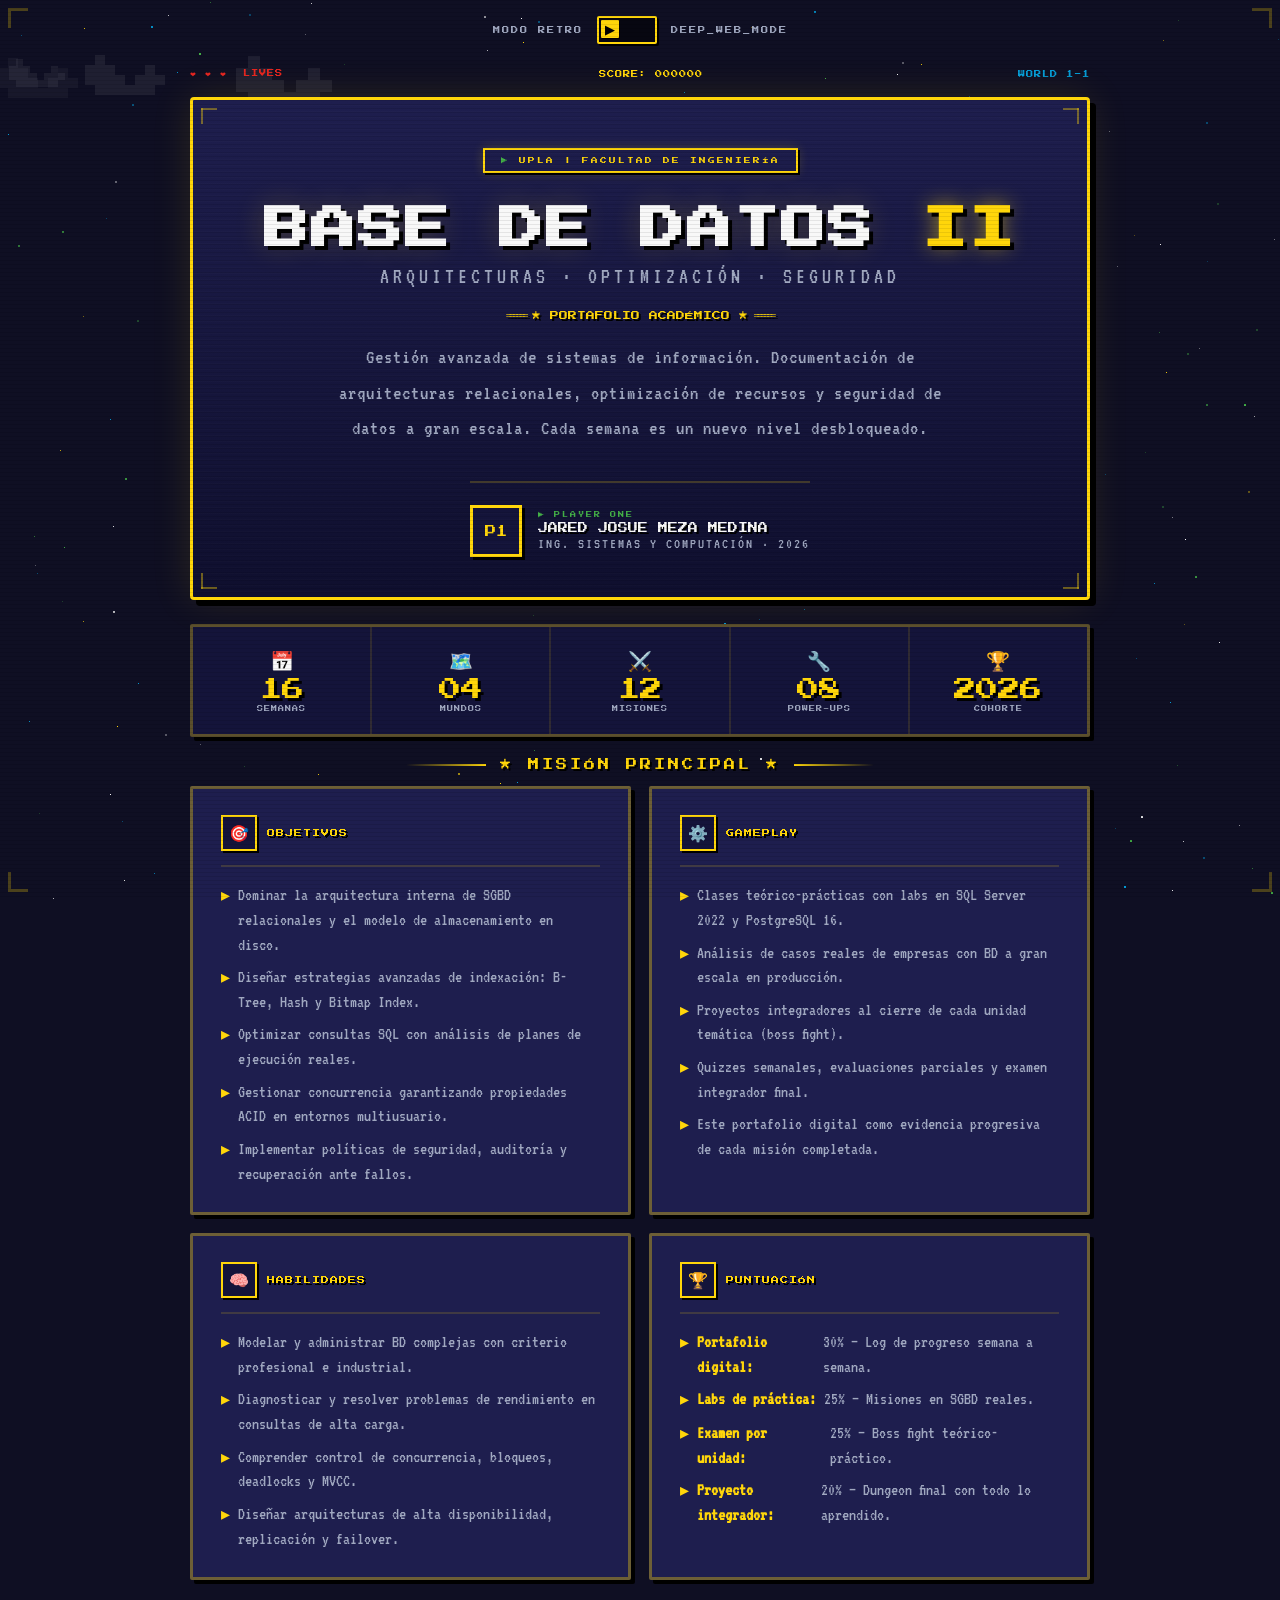
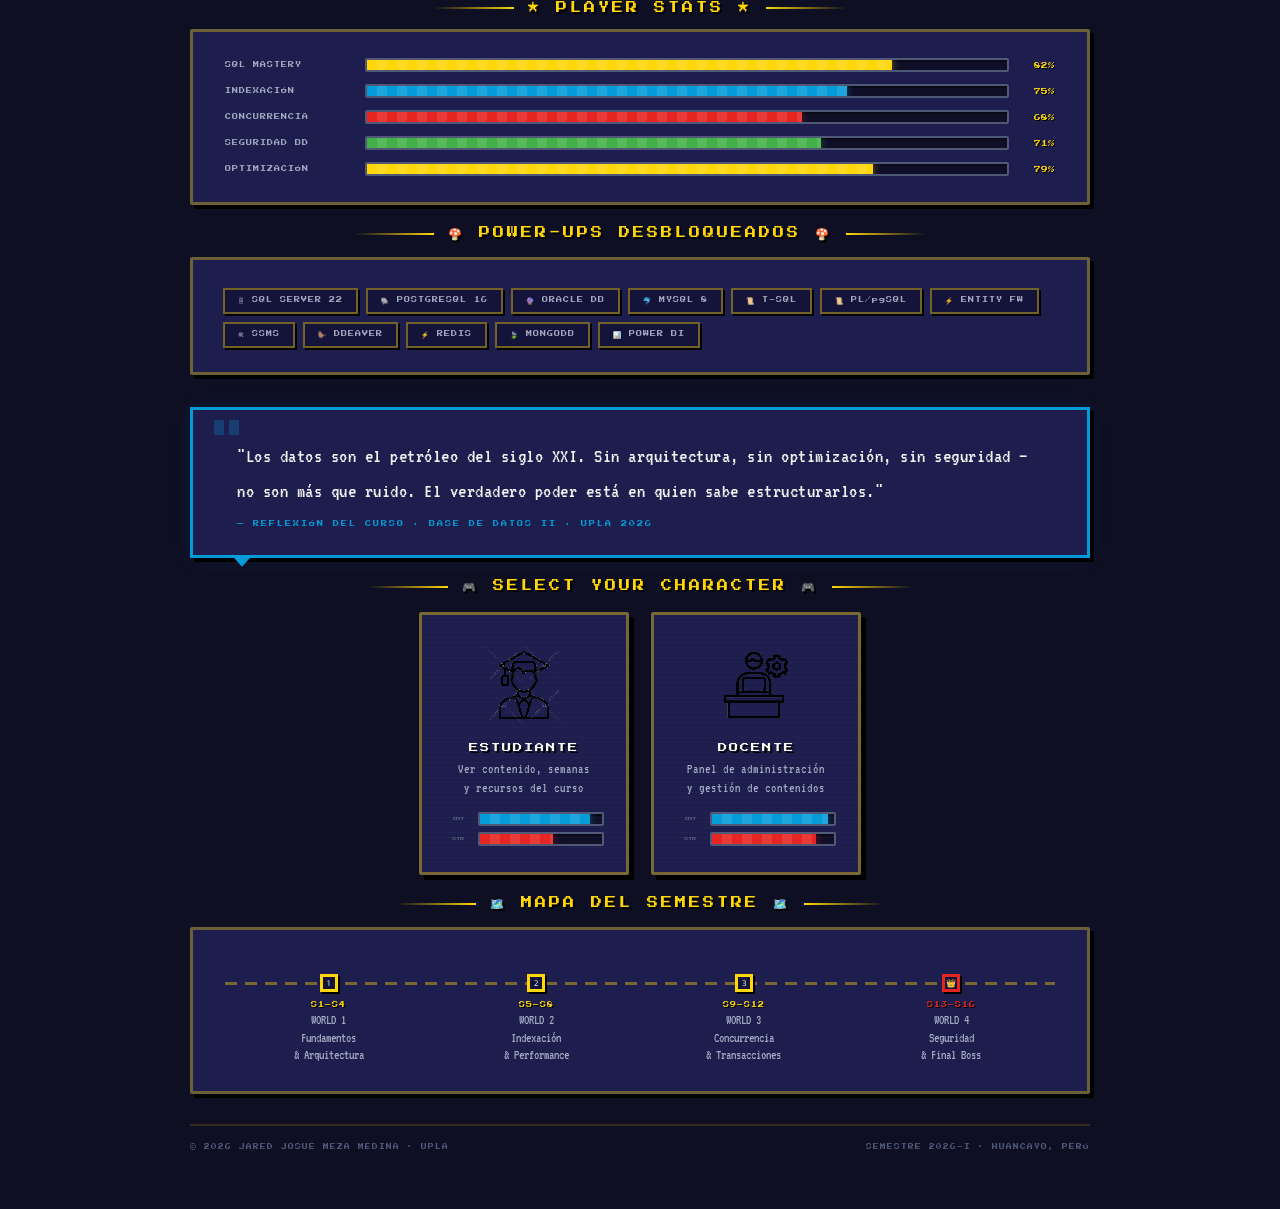
==== commit f572783b: "Update index.html" ====
--- a/index.html
+++ b/index.html
@@ -3,88 +3,961 @@
 <head>
     <meta charset="UTF-8">
     <meta name="viewport" content="width=device-width, initial-scale=1.0">
-    <title>Jared Josue Meza Medina | Base de Datos II</title>
-    <link href="https://fonts.googleapis.com/css2?family=Montserrat:wght@300;400;600;800&family=Oswald:wght@500&display=swap" rel="stylesheet">
+    <title>BASE DE DATOS II — UPLA 2026</title>
     <link rel="stylesheet" href="style.css">
+    <style>
+    /* ── INDEX-SPECIFIC STYLES ── */
+
+    /* HUD row (top of page) */
+    .hud-row {
+        display: flex;
+        justify-content: space-between;
+        align-items: center;
+        max-width: 900px;
+        width: 100%;
+        padding: 8px 0 18px;
+        font-family: 'Press Start 2P', monospace;
+        font-size: 0.45rem;
+        color: var(--text3);
+        letter-spacing: 1px;
+        animation: fadeUp 0.5s ease both;
+    }
+    .hud-lives  { color: var(--red);  }
+    .hud-score  { color: var(--gold); }
+    .hud-level  { color: var(--blue); }
+    body.hacker-mode .hud-row { color: rgba(0,255,65,0.3); }
+    body.hacker-mode .hud-lives,
+    body.hacker-mode .hud-score,
+    body.hacker-mode .hud-level { color: rgba(0,255,65,0.5); }
+
+    /* ── HERO CARD ── */
+    .hero-card {
+        max-width: 900px; width: 100%;
+        padding: 48px 52px 40px;
+        border-radius: 4px;
+        text-align: center;
+        animation: fadeUp 0.7s 0.1s ease both;
+        border: 3px solid var(--gold);
+        box-shadow: 6px 6px 0 #000, 0 0 40px rgba(255,214,10,0.12);
+        background: linear-gradient(180deg, #1e1e4e 0%, #0f0f2e 100%);
+        position: relative;
+        overflow: hidden;
+        margin-bottom: 24px;
+    }
+    .hero-card::before {
+        content: '';
+        position: absolute;
+        inset: 0;
+        background: repeating-linear-gradient(
+            0deg,
+            transparent, transparent 5px,
+            rgba(255,255,255,0.012) 5px, rgba(255,255,255,0.012) 6px
+        );
+        pointer-events: none;
+    }
+    /* animated color border */
+    .hero-card { animation: fadeUp 0.7s 0.1s ease both, borderCycle 6s linear 1.5s infinite; }
+
+    /* Pixel corner decorations inside card */
+    .card-px-corner {
+        position: absolute;
+        width: 16px; height: 16px;
+        pointer-events: none;
+    }
+    .card-px-corner::before, .card-px-corner::after {
+        content: ''; position: absolute; background: var(--gold); opacity: 0.4;
+    }
+    .card-px-corner::before { width: 100%; height: 2px; top:0; left:0; }
+    .card-px-corner::after  { width: 2px; height: 100%; top:0; left:0; }
+    .card-px-corner.tl { top:8px; left:8px; }
+    .card-px-corner.tr { top:8px; right:8px; transform:scaleX(-1); }
+    .card-px-corner.bl { bottom:8px; left:8px; transform:scaleY(-1); }
+    .card-px-corner.br { bottom:8px; right:8px; transform:scale(-1); }
+
+    /* Guild badge */
+    .guild-badge {
+        display: inline-flex;
+        align-items: center;
+        gap: 8px;
+        font-family: 'Press Start 2P', monospace;
+        font-size: 0.42rem;
+        letter-spacing: 2px;
+        color: var(--gold);
+        border: 2px solid var(--gold);
+        padding: 7px 16px;
+        box-shadow: 2px 2px 0 #000, 0 0 12px rgba(255,214,10,0.2);
+        margin-bottom: 28px;
+        display: inline-block;
+    }
+    .guild-badge .blink-cursor { color: var(--green); }
+    body.hacker-mode .guild-badge {
+        color: #00ff41 !important;
+        border-color: rgba(0,255,65,0.5) !important;
+        box-shadow: 0 0 12px rgba(0,255,65,0.2) !important;
+    }
+
+    /* Main title */
+    .main-title {
+        font-family: 'Press Start 2P', monospace;
+        font-size: 2.8rem;
+        line-height: 1.3;
+        color: var(--white);
+        text-shadow: 4px 4px 0 #000, 0 0 30px rgba(255,214,10,0.2);
+        margin-bottom: 6px;
+        animation: rgbPulse 3s ease infinite;
+        letter-spacing: 2px;
+    }
+    .main-title .t-gold { color: var(--gold); text-shadow: 4px 4px 0 #000, 0 0 20px rgba(255,214,10,0.6); }
+    body.hacker-mode .main-title {
+        color: #00ff41 !important;
+        animation: glitchUltra 2.5s infinite !important;
+        text-shadow: 0 0 12px rgba(0,255,65,0.9), 0 0 40px rgba(0,255,65,0.4), 4px 4px 0 #000 !important;
+    }
+    body.hacker-mode .main-title .t-gold {
+        color: #00b8ff !important;
+        text-shadow: 0 0 12px rgba(0,184,255,0.8) !important;
+    }
+
+    .sub-title {
+        font-family: 'VT323', monospace;
+        font-size: 1.4rem;
+        color: var(--text2);
+        letter-spacing: 4px;
+        margin-bottom: 22px;
+        text-transform: uppercase;
+    }
+    body.hacker-mode .sub-title { color: rgba(0,255,65,0.45) !important; }
+
+    /* Pixel divider */
+    .px-divider {
+        display: flex;
+        align-items: center;
+        justify-content: center;
+        gap: 6px;
+        margin: 18px auto;
+        font-family: 'Press Start 2P', monospace;
+        font-size: 0.55rem;
+        color: var(--gold);
+        text-shadow: 2px 2px 0 #000;
+    }
+    .px-divider::before, .px-divider::after {
+        content: '══════';
+        letter-spacing: -2px;
+    }
+
+    /* Hero description */
+    .hero-desc {
+        font-family: 'VT323', monospace;
+        font-size: 1.3rem;
+        color: var(--text2);
+        line-height: 1.7;
+        max-width: 640px;
+        margin: 0 auto 30px;
+        letter-spacing: 1px;
+    }
+    body.hacker-mode .hero-desc { color: rgba(0,255,65,0.55) !important; }
+
+    /* Player card */
+    .player-card {
+        display: inline-flex;
+        align-items: center;
+        gap: 16px;
+        border-top: 2px solid rgba(255,214,10,0.2);
+        padding-top: 22px;
+        margin-top: 6px;
+    }
+    body.hacker-mode .player-card { border-color: rgba(0,255,65,0.12) !important; }
+    .player-avatar {
+        width: 52px; height: 52px;
+        background: var(--bg-card2);
+        border: 3px solid var(--gold);
+        box-shadow: 3px 3px 0 #000;
+        display: flex; align-items: center; justify-content: center;
+        font-family: 'Press Start 2P', monospace;
+        font-size: 0.7rem; color: var(--gold);
+        flex-shrink: 0;
+    }
+    body.hacker-mode .player-avatar {
+        border-color: #00ff41 !important; color: #00ff41 !important;
+        box-shadow: 0 0 10px rgba(0,255,65,0.4) !important;
+    }
+    .player-info { text-align: left; }
+    .player-tag {
+        font-family: 'Press Start 2P', monospace;
+        font-size: 0.38rem; color: var(--green); letter-spacing: 2px; margin-bottom: 5px;
+    }
+    .player-name {
+        font-family: 'Press Start 2P', monospace;
+        font-size: 0.62rem; color: var(--white);
+        text-shadow: 2px 2px 0 #000;
+    }
+    .player-class {
+        font-family: 'VT323', monospace;
+        font-size: 0.95rem; color: var(--text2); letter-spacing: 2px; margin-top: 3px;
+    }
+    body.hacker-mode .player-name  { color: #00ff41 !important; }
+    body.hacker-mode .player-class { color: rgba(0,255,65,0.5) !important; }
+    body.hacker-mode .player-tag   { color: rgba(0,255,65,0.6) !important; }
+
+    /* ── STATS STRIP ── */
+    .stats-strip {
+        display: flex;
+        max-width: 900px; width: 100%;
+        border: 3px solid rgba(255,214,10,0.3);
+        box-shadow: 4px 4px 0 #000;
+        background: var(--bg-card2);
+        margin-bottom: 22px;
+        animation: fadeUp 0.7s 0.25s ease both;
+    }
+    .stat-cell {
+        flex: 1;
+        padding: 22px 16px;
+        text-align: center;
+        border-right: 2px solid rgba(255,214,10,0.12);
+        position: relative;
+        transition: background 0.2s;
+    }
+    .stat-cell:last-child { border-right: none; }
+    .stat-cell:hover { background: rgba(255,214,10,0.05); }
+    .stat-icon { font-size: 1.2rem; margin-bottom: 6px; display: block; }
+    .stat-num {
+        font-family: 'Press Start 2P', monospace;
+        font-size: 1.4rem; color: var(--gold);
+        text-shadow: 3px 3px 0 #000;
+        display: block;
+    }
+    .stat-lbl {
+        font-family: 'Press Start 2P', monospace;
+        font-size: 0.38rem; color: var(--text2); letter-spacing: 1px;
+        margin-top: 5px; display: block; text-transform: uppercase;
+    }
+    body.hacker-mode .stats-strip { border-color: rgba(0,255,65,0.2) !important; background: rgba(0,0,0,0.9) !important; }
+    body.hacker-mode .stat-num { color: #00ff41 !important; text-shadow: 0 0 8px rgba(0,255,65,0.5) !important; }
+    body.hacker-mode .stat-lbl { color: rgba(0,255,65,0.45) !important; }
+    body.hacker-mode .stat-cell { border-color: rgba(0,255,65,0.1) !important; }
+
+    /* ── INFO GRID ── */
+    .info-grid {
+        display: grid;
+        grid-template-columns: 1fr 1fr;
+        gap: 18px;
+        max-width: 900px; width: 100%;
+        margin-bottom: 22px;
+        animation: fadeUp 0.7s 0.35s ease both;
+    }
+    .info-card {
+        padding: 26px 28px;
+        background: var(--bg-card);
+        border: 3px solid rgba(255,214,10,0.35);
+        box-shadow: 4px 4px 0 #000;
+        border-radius: 2px;
+    }
+    .info-card:hover {
+        transform: translate(-2px,-2px);
+        box-shadow: 6px 6px 0 #000;
+        border-color: var(--gold);
+    }
+    body.hacker-mode .info-card {
+        background: rgba(5,5,5,0.95) !important;
+        border-color: rgba(0,255,65,0.25) !important;
+        box-shadow: 0 0 12px rgba(0,255,65,0.06) !important;
+    }
+    body.hacker-mode .info-card:hover { border-color: rgba(0,255,65,0.7) !important; box-shadow: 0 0 20px rgba(0,255,65,0.15) !important; }
+
+    .card-header {
+        display: flex; align-items: center; gap: 10px;
+        margin-bottom: 16px;
+        border-bottom: 2px solid rgba(255,214,10,0.15);
+        padding-bottom: 14px;
+    }
+    body.hacker-mode .card-header { border-color: rgba(0,255,65,0.1) !important; }
+    .card-icon {
+        width: 36px; height: 36px;
+        background: var(--bg-card2);
+        border: 2px solid var(--gold);
+        box-shadow: 2px 2px 0 #000;
+        display: flex; align-items: center; justify-content: center;
+        font-size: 1rem; flex-shrink: 0;
+    }
+    body.hacker-mode .card-icon { border-color: rgba(0,255,65,0.4) !important; box-shadow: 0 0 8px rgba(0,255,65,0.15) !important; }
+    .card-title {
+        font-family: 'Press Start 2P', monospace;
+        font-size: 0.5rem; letter-spacing: 1px; color: var(--gold);
+        text-shadow: 2px 2px 0 #000; line-height: 1.5;
+    }
+    body.hacker-mode .card-title { color: #00ff41 !important; text-shadow: 0 0 6px rgba(0,255,65,0.4) !important; }
+
+    .ilist { list-style: none; display: flex; flex-direction: column; gap: 8px; }
+    .ilist li {
+        font-family: 'VT323', monospace;
+        font-size: 1.1rem; color: var(--text2);
+        line-height: 1.4;
+        display: flex; align-items: flex-start; gap: 8px;
+    }
+    .ilist li::before { content: '▸'; color: var(--gold); flex-shrink: 0; margin-top: 1px; }
+    body.hacker-mode .ilist li { color: rgba(0,255,65,0.65) !important; }
+    body.hacker-mode .ilist li::before { color: #00ff41 !important; }
+
+    /* ── STATS / XP CARD ── */
+    .xp-card {
+        max-width: 900px; width: 100%;
+        padding: 26px 32px;
+        background: var(--bg-card);
+        border: 3px solid rgba(255,214,10,0.35);
+        box-shadow: 4px 4px 0 #000;
+        margin-bottom: 22px;
+        animation: fadeUp 0.7s 0.4s ease both;
+    }
+    .xp-row { display: flex; flex-direction: column; gap: 12px; }
+    .xp-item { display: grid; grid-template-columns: 130px 1fr 36px; align-items: center; gap: 10px; }
+    .xp-name {
+        font-family: 'Press Start 2P', monospace;
+        font-size: 0.38rem; color: var(--text2); letter-spacing: 1px;
+    }
+    .xp-val {
+        font-family: 'Press Start 2P', monospace;
+        font-size: 0.42rem; color: var(--gold); text-align: right;
+        text-shadow: 1px 1px 0 #000;
+    }
+    body.hacker-mode .xp-card { background: rgba(5,5,5,0.95) !important; border-color: rgba(0,255,65,0.2) !important; }
+    body.hacker-mode .xp-name { color: rgba(0,255,65,0.5) !important; }
+    body.hacker-mode .xp-val  { color: #00ff41 !important; }
+    body.hacker-mode .pixel-bar-wrap { border-color: rgba(0,255,65,0.2) !important; }
+    body.hacker-mode .pixel-bar-fill { background-color: #00ff41 !important; box-shadow: 0 0 8px rgba(0,255,65,0.4) !important; }
+
+    /* ── POWER-UPS (tech stack) ── */
+    .powerups-card {
+        max-width: 900px; width: 100%;
+        padding: 24px 30px;
+        background: var(--bg-card);
+        border: 3px solid rgba(255,214,10,0.35);
+        box-shadow: 4px 4px 0 #000;
+        margin-bottom: 22px;
+        animation: fadeUp 0.7s 0.45s ease both;
+    }
+    .powerup-pills { display: flex; flex-wrap: wrap; gap: 8px; margin-top: 4px; }
+    .pu-pill {
+        font-family: 'Press Start 2P', monospace;
+        font-size: 0.38rem;
+        padding: 7px 13px;
+        background: var(--bg-card2);
+        border: 2px solid rgba(255,214,10,0.4);
+        box-shadow: 2px 2px 0 #000;
+        color: var(--text2);
+        cursor: default;
+        transition: all 0.1s;
+        letter-spacing: 1px;
+    }
+    .pu-pill:hover {
+        transform: translate(-1px,-1px);
+        box-shadow: 3px 3px 0 #000;
+        border-color: var(--gold);
+        color: var(--gold);
+        background: rgba(255,214,10,0.08);
+    }
+    body.hacker-mode .powerups-card { background: rgba(5,5,5,0.95) !important; border-color: rgba(0,255,65,0.2) !important; }
+    body.hacker-mode .pu-pill { background: transparent !important; border-color: rgba(0,255,65,0.2) !important; color: rgba(0,255,65,0.55) !important; box-shadow: none !important; }
+    body.hacker-mode .pu-pill:hover { border-color: rgba(0,255,65,0.7) !important; color: #00ff41 !important; box-shadow: 0 0 10px rgba(0,255,65,0.2) !important; }
+
+    /* ── SPEECH BUBBLE (quote) ── */
+    .speech-bubble {
+        max-width: 900px; width: 100%;
+        padding: 28px 36px 28px 44px;
+        background: var(--bg-card);
+        border: 3px solid var(--blue);
+        box-shadow: 4px 4px 0 #000, 0 0 20px rgba(4,156,216,0.1);
+        position: relative;
+        margin-bottom: 22px;
+        animation: fadeUp 0.7s 0.5s ease both;
+    }
+    .speech-bubble::before {
+        content: '"';
+        position: absolute; left: 16px; top: 10px;
+        font-family: 'Press Start 2P', monospace;
+        font-size: 2.5rem; color: var(--blue); opacity: 0.25;
+        line-height: 1;
+    }
+    /* Pixel tail */
+    .speech-bubble::after {
+        content: '';
+        position: absolute; bottom: -12px; left: 40px;
+        width: 18px; height: 10px;
+        background: var(--blue);
+        clip-path: polygon(0 0, 100% 0, 50% 100%);
+    }
+    body.hacker-mode .speech-bubble { border-color: rgba(0,255,65,0.4) !important; box-shadow: 0 0 16px rgba(0,255,65,0.1) !important; }
+    body.hacker-mode .speech-bubble::before { color: rgba(0,255,65,0.2) !important; }
+    body.hacker-mode .speech-bubble::after { background: rgba(0,255,65,0.4) !important; }
+    .quote-text {
+        font-family: 'VT323', monospace;
+        font-size: 1.3rem;
+        color: var(--text);
+        line-height: 1.7;
+        margin-bottom: 12px;
+        letter-spacing: 0.5px;
+    }
+    .quote-author {
+        font-family: 'Press Start 2P', monospace;
+        font-size: 0.38rem; color: var(--blue); letter-spacing: 2px;
+    }
+    body.hacker-mode .quote-text   { color: rgba(0,255,65,0.75) !important; }
+    body.hacker-mode .quote-author { color: rgba(0,255,65,0.4) !important; }
+
+    /* ── SELECT CHARACTER ── */
+    .select-section {
+        max-width: 900px; width: 100%;
+        margin-bottom: 22px;
+        animation: fadeUp 0.7s 0.55s ease both;
+    }
+    .chars-row { display: flex; gap: 22px; justify-content: center; }
+    .role-card {
+        width: 210px;
+        padding: 30px 22px 26px;
+        border: none;
+        cursor: pointer;
+        display: flex; flex-direction: column; align-items: center;
+        background: var(--bg-card);
+        border: 3px solid rgba(255,214,10,0.4);
+        box-shadow: 5px 5px 0 #000;
+        border-radius: 2px;
+        transition: transform 0.1s, box-shadow 0.1s, border-color 0.2s;
+        position: relative; overflow: hidden;
+    }
+    .role-card:hover {
+        transform: translate(-3px,-3px);
+        box-shadow: 8px 8px 0 #000;
+        border-color: var(--gold);
+    }
+    .role-card:active { transform: translate(2px,2px); box-shadow: 3px 3px 0 #000; }
+    /* Scanline on card */
+    .role-card::before {
+        content: '';
+        position: absolute; inset: 0;
+        background: repeating-linear-gradient(0deg,transparent,transparent 4px,rgba(255,255,255,0.02) 4px,rgba(255,255,255,0.02) 5px);
+        pointer-events: none;
+    }
+    /* Press to select indicator */
+    .role-card::after {
+        content: 'PRESS A';
+        position: absolute; bottom: 8px;
+        font-family: 'Press Start 2P', monospace;
+        font-size: 0.3rem; color: var(--gold); opacity: 0;
+        letter-spacing: 1px;
+        transition: opacity 0.2s;
+    }
+    .role-card:hover::after { opacity: 0.7; animation: blink 0.8s step-end infinite; }
+
+    body.hacker-mode .role-card {
+        background: rgba(5,5,5,0.95) !important;
+        border-color: rgba(0,255,65,0.3) !important;
+        box-shadow: 0 0 20px rgba(0,255,65,0.08) !important;
+    }
+    body.hacker-mode .role-card:hover {
+        transform: translate(-3px,-3px);
+        border-color: rgba(0,255,65,0.9) !important;
+        box-shadow: 0 0 30px rgba(0,255,65,0.35), 8px 8px 0 rgba(0,255,65,0.2) !important;
+    }
+    body.hacker-mode .role-card::after { color: #00ff41 !important; }
+
+    .role-icon {
+        width: 80px; height: 80px;
+        margin-bottom: 18px;
+        animation: pixelBounce 2s ease-in-out infinite;
+        image-rendering: pixelated;
+    }
+    body.hacker-mode .role-icon {
+        filter: drop-shadow(0 0 8px rgba(0,255,65,0.7)) saturate(0) brightness(0) invert(1) sepia(1) saturate(5) hue-rotate(90deg);
+    }
+    .role-lbl {
+        font-family: 'Press Start 2P', monospace;
+        font-size: 0.58rem; font-weight: 400;
+        letter-spacing: 2px; color: var(--white);
+        text-shadow: 2px 2px 0 #000;
+        margin-bottom: 8px;
+    }
+    body.hacker-mode .role-lbl { color: #00ff41 !important; text-shadow: 0 0 8px rgba(0,255,65,0.5) !important; }
+    .role-sub {
+        font-family: 'VT323', monospace;
+        font-size: 0.85rem; color: var(--text2);
+        letter-spacing: 1px; text-align: center; line-height: 1.4;
+    }
+    body.hacker-mode .role-sub { color: rgba(0,255,65,0.4) !important; }
+    /* Stat bars under character */
+    .char-stats { width: 100%; margin-top: 14px; display: flex; flex-direction: column; gap: 6px; }
+    .char-stat-row { display: flex; align-items: center; gap: 6px; }
+    .char-stat-name {
+        font-family: 'Press Start 2P', monospace;
+        font-size: 0.28rem; color: var(--text3); width: 28px; flex-shrink: 0;
+    }
+
+    /* ── WORLD MAP TIMELINE ── */
+    .world-card {
+        max-width: 900px; width: 100%;
+        padding: 26px 32px;
+        background: var(--bg-card);
+        border: 3px solid rgba(255,214,10,0.35);
+        box-shadow: 4px 4px 0 #000;
+        margin-bottom: 22px;
+        animation: fadeUp 0.7s 0.6s ease both;
+    }
+    .worlds-row { display: flex; gap: 0; position: relative; margin-top: 8px; }
+    .worlds-row::before {
+        content: '';
+        position: absolute; top: 18px; left: 0; right: 0; height: 3px;
+        background: repeating-linear-gradient(90deg, var(--gold) 0, var(--gold) 12px, transparent 12px, transparent 20px);
+        z-index: 0; opacity: 0.4;
+    }
+    body.hacker-mode .worlds-row::before {
+        background: repeating-linear-gradient(90deg, #00ff41 0, #00ff41 12px, transparent 12px, transparent 20px);
+    }
+    .world-item { flex: 1; text-align: center; position: relative; padding-top: 38px; }
+    .world-dot {
+        width: 18px; height: 18px;
+        border: 3px solid var(--gold);
+        background: var(--bg-card2);
+        box-shadow: 2px 2px 0 #000;
+        position: absolute; top: 10px; left: 50%;
+        transform: translateX(-50%);
+        z-index: 1;
+        display: flex; align-items: center; justify-content: center;
+        font-size: 0.5rem;
+        cursor: pointer;
+        transition: all 0.15s;
+    }
+    .world-dot:hover { background: var(--gold); transform: translateX(-50%) translate(-1px,-1px); box-shadow: 3px 3px 0 #000; }
+    body.hacker-mode .world-dot { border-color: #00ff41 !important; background: #050505 !important; box-shadow: 0 0 8px rgba(0,255,65,0.3) !important; }
+    body.hacker-mode .world-dot:hover { background: #00ff41 !important; }
+    .world-lbl {
+        font-family: 'Press Start 2P', monospace;
+        font-size: 0.38rem; color: var(--gold); letter-spacing: 1px;
+        text-shadow: 1px 1px 0 #000;
+    }
+    .world-name {
+        font-family: 'VT323', monospace;
+        font-size: 0.85rem; color: var(--text2); margin-top: 4px; line-height: 1.3;
+    }
+    body.hacker-mode .world-lbl { color: #00ff41 !important; }
+    body.hacker-mode .world-name { color: rgba(0,255,65,0.5) !important; }
+
+    /* ── FOOTER ── */
+    .index-footer {
+        max-width: 900px; width: 100%;
+        display: flex; justify-content: space-between; align-items: center;
+        border-top: 2px solid rgba(255,214,10,0.15);
+        padding-top: 18px;
+        margin-top: 8px;
+        animation: fadeUp 0.7s 0.65s ease both;
+    }
+    .footer-l, .footer-r {
+        font-family: 'Press Start 2P', monospace;
+        font-size: 0.36rem; color: var(--text3); letter-spacing: 1px;
+    }
+    body.hacker-mode .footer-l, body.hacker-mode .footer-r { color: rgba(0,255,65,0.25) !important; }
+
+    @media (max-width: 700px) {
+        .main-title { font-size: 1.6rem; }
+        .info-grid   { grid-template-columns: 1fr; }
+        .chars-row   { flex-direction: column; align-items: center; }
+        .hero-card   { padding: 32px 20px 28px; }
+        .hud-row     { font-size: 0.38rem; }
+        .stats-strip { flex-wrap: wrap; }
+        .stat-cell   { flex: 1 1 45%; }
+        .index-footer { flex-direction: column; gap: 10px; text-align: center; }
+        .worlds-row  { flex-direction: column; gap: 14px; }
+        .worlds-row::before { display: none; }
+    }
+    </style>
 </head>
 <body>
 
-    <nav class="navbar">
-        <div class="nav-container">
-            <div class="logo-wrapper neu-inset">
-                <img src="LogoUpla.png" alt="Logo Universidad" class="nav-logo">
-            </div>
-            
-            <div class="nav-links">
-                <a href="#" class="nav-link neu-button">Inicio</a>
-                <a href="#proyectos" class="nav-link neu-button">Proyectos</a>
-                <a href="login.html" class="nav-login neu-button-accent">Acceder</a>
-            </div>
-        </div>
-    </nav>
-
-    <header class="hero">
-        <div class="hero-content neu-card">
-            <span class="badge">Estudiante de Ingeniería</span>
-            <h1>BASE DE DATOS <span class="roman">II</span></h1>
-            <div class="divider"></div>
-            <p class="owner">Un portafolio de: <strong>Jared Josue Meza Medina</strong></p>
-        </div>
-    </header>
-
-    <main class="container" id="proyectos">
-        <h2 class="section-title">Estructura Académica</h2>
-        
-        <div class="grid-unidades">
-            <section class="unidad-card neu-card">
-                <div class="card-header">Unidad 01</div>
-                <p class="unidad-desc">Fundamentos y Modelado Avanzado</p>
-                <div class="semanas-grid">
-                    <div class="semana-item neu-inset">S1</div>
-                    <div class="semana-item neu-inset">S2</div>
-                    <div class="semana-item neu-inset">S3</div>
-                    <div class="semana-item neu-inset">S4</div>
+<!-- ══ CANVAS LAYERS ══ -->
+<canvas id="c-stars"></canvas>
+<canvas id="c-matrix"></canvas>
+<canvas id="c-grid"></canvas>
+<canvas id="c-particles"></canvas>
+
+<!-- ══ OVERLAYS ══ -->
+<div id="scan-bar"></div>
+<div class="corner-hud tl"><svg width="44" height="44"><polyline points="0,44 0,0 44,0"/></svg></div>
+<div class="corner-hud tr"><svg width="44" height="44"><polyline points="0,44 0,0 44,0"/></svg></div>
+<div class="corner-hud bl"><svg width="44" height="44"><polyline points="0,44 0,0 44,0"/></svg></div>
+<div class="corner-hud br"><svg width="44" height="44"><polyline points="0,44 0,0 44,0"/></svg></div>
+<div class="px-corner tl"></div>
+<div class="px-corner tr"></div>
+<div class="px-corner bl"></div>
+<div class="px-corner br"></div>
+
+<!-- ══ CURSOR ══ -->
+<div id="hk-cursor"></div>
+<div id="hk-dot"></div>
+
+<!-- ══ HEX CLOCK ══ -->
+<div id="hx-clock">
+    <div class="hxc-time">0x00:0x00:0x00</div>
+    <div id="hxc-date">0x00/0x00/0x0000</div>
+    <div id="hxc-epoch">UNIX: 0x00000000</div>
+</div>
+
+<!-- ══ DATA STREAMS ══ -->
+<div class="data-stream L" id="dsL"></div>
+<div class="data-stream R" id="dsR"></div>
+
+<!-- ══ LOG CONSOLE ══ -->
+<div id="log-console">
+    <div class="log-header">SYS_STATUS: ACTIVE</div>
+    <div id="log-lines"></div>
+</div>
+
+<!-- ══ HACK OVERLAY ══ -->
+<div id="hack-overlay">
+    <div id="ho-title">INICIANDO ACCESO_SEGURO</div>
+    <div style="font-size:.6rem;color:rgba(0,255,65,.5);letter-spacing:3px;margin-bottom:12px;">VERIFICANDO CREDENCIALES...</div>
+    <div id="ho-bar"><div id="ho-fill"></div></div>
+    <div id="ho-pct">0%</div>
+    <div id="ho-lines"></div>
+</div>
+
+<!-- ══ SCREEN WIPE (retro transition) ══ -->
+<div id="screen-wipe"></div>
+
+<!-- ══ ACHIEVEMENT TOAST ══ -->
+<div id="achievement">
+    <div class="achievement-box">
+        <div class="achievement-icon">🎮</div>
+        <div class="achievement-text">
+            <div class="achievement-title">ACHIEVEMENT</div>
+            <div class="achievement-name">Loading...</div>
+        </div>
+    </div>
+</div>
+
+<!-- ══ SWITCH ══ -->
+<div class="sw-wrap">
+    <span class="sw-label">MODO RETRO</span>
+    <label class="switch">
+        <input type="checkbox" id="mode-toggle" onchange="applyMode()">
+        <span class="sw-slider"></span>
+    </label>
+    <span class="sw-label">DEEP_WEB_MODE</span>
+</div>
+
+<!-- ══════════════════════════════════════════
+     MAIN PAGE
+═══════════════════════════════════════════ -->
+<div class="page-wrap" id="page-wrap">
+
+    <!-- HUD ROW -->
+    <div class="hud-row">
+        <span class="hud-lives">❤ ❤ ❤ &nbsp;LIVES</span>
+        <span class="hud-score">SCORE: <span id="score-display">000000</span></span>
+        <span class="hud-level">WORLD 1-1</span>
+    </div>
+
+    <!-- HERO CARD -->
+    <div class="hero-card">
+        <div class="card-px-corner tl"></div>
+        <div class="card-px-corner tr"></div>
+        <div class="card-px-corner bl"></div>
+        <div class="card-px-corner br"></div>
+
+        <div class="guild-badge">
+            <span class="blink-cursor">▶</span>
+            UPLA | FACULTAD DE INGENIERÍA
+        </div>
+
+        <h1 class="main-title" id="main-title">
+            BASE DE DATOS <span class="t-gold" id="title-span">II</span>
+        </h1>
+        <p class="sub-title" data-decrypt="ARQUITECTURAS · OPTIMIZACIÓN · SEGURIDAD"
+                             id="sub-title">ARQUITECTURAS · OPTIMIZACIÓN · SEGURIDAD</p>
+
+        <div class="px-divider">★ PORTAFOLIO ACADÉMICO ★</div>
+
+        <p class="hero-desc" data-decrypt="Gestión avanzada de sistemas de información. Documentación de arquitecturas relacionales, optimización de recursos y seguridad de datos a gran escala. Cada semana es un nuevo nivel desbloqueado."
+           id="hero-desc">
+            Gestión avanzada de sistemas de información. Documentación de
+            arquitecturas relacionales, optimización de recursos y seguridad
+            de datos a gran escala. Cada semana es un nuevo nivel desbloqueado.
+        </p>
+
+        <div class="player-card">
+            <div class="player-avatar">P1</div>
+            <div class="player-info">
+                <div class="player-tag">▶ PLAYER ONE</div>
+                <div class="player-name" id="p-name" data-decrypt="JARED JOSUE MEZA MEDINA">JARED JOSUE MEZA MEDINA</div>
+                <div class="player-class">ING. SISTEMAS Y COMPUTACIÓN · 2026</div>
+            </div>
+        </div>
+    </div>
+
+    <!-- STATS STRIP -->
+    <div class="stats-strip pixel-card" style="border-radius:2px;">
+        <div class="stat-cell">
+            <span class="stat-icon">📅</span>
+            <span class="stat-num">16</span>
+            <span class="stat-lbl">SEMANAS</span>
+        </div>
+        <div class="stat-cell">
+            <span class="stat-icon">🗺️</span>
+            <span class="stat-num">04</span>
+            <span class="stat-lbl">MUNDOS</span>
+        </div>
+        <div class="stat-cell">
+            <span class="stat-icon">⚔️</span>
+            <span class="stat-num">12</span>
+            <span class="stat-lbl">MISIONES</span>
+        </div>
+        <div class="stat-cell">
+            <span class="stat-icon">🔧</span>
+            <span class="stat-num">08</span>
+            <span class="stat-lbl">POWER-UPS</span>
+        </div>
+        <div class="stat-cell">
+            <span class="stat-icon">🏆</span>
+            <span class="stat-num">2026</span>
+            <span class="stat-lbl">COHORTE</span>
+        </div>
+    </div>
+
+    <!-- SECTION: MISIÓN PRINCIPAL -->
+    <div class="section-header" style="max-width:900px;width:100%;margin-bottom:16px;animation:fadeUp .7s .32s ease both;">
+        ★ MISIÓN PRINCIPAL ★
+    </div>
+
+    <div class="info-grid">
+        <div class="info-card">
+            <div class="card-header">
+                <div class="card-icon">🎯</div>
+                <div class="card-title">OBJETIVOS</div>
+            </div>
+            <ul class="ilist">
+                <li>Dominar la arquitectura interna de SGBD relacionales y el modelo de almacenamiento en disco.</li>
+                <li>Diseñar estrategias avanzadas de indexación: B-Tree, Hash y Bitmap Index.</li>
+                <li>Optimizar consultas SQL con análisis de planes de ejecución reales.</li>
+                <li>Gestionar concurrencia garantizando propiedades ACID en entornos multiusuario.</li>
+                <li>Implementar políticas de seguridad, auditoría y recuperación ante fallos.</li>
+            </ul>
+        </div>
+        <div class="info-card">
+            <div class="card-header">
+                <div class="card-icon">⚙️</div>
+                <div class="card-title">GAMEPLAY</div>
+            </div>
+            <ul class="ilist">
+                <li>Clases teórico-prácticas con labs en SQL Server 2022 y PostgreSQL 16.</li>
+                <li>Análisis de casos reales de empresas con BD a gran escala en producción.</li>
+                <li>Proyectos integradores al cierre de cada unidad temática (boss fight).</li>
+                <li>Quizzes semanales, evaluaciones parciales y examen integrador final.</li>
+                <li>Este portafolio digital como evidencia progresiva de cada misión completada.</li>
+            </ul>
+        </div>
+        <div class="info-card">
+            <div class="card-header">
+                <div class="card-icon">🧠</div>
+                <div class="card-title">HABILIDADES</div>
+            </div>
+            <ul class="ilist">
+                <li>Modelar y administrar BD complejas con criterio profesional e industrial.</li>
+                <li>Diagnosticar y resolver problemas de rendimiento en consultas de alta carga.</li>
+                <li>Comprender control de concurrencia, bloqueos, deadlocks y MVCC.</li>
+                <li>Diseñar arquitecturas de alta disponibilidad, replicación y failover.</li>
+            </ul>
+        </div>
+        <div class="info-card">
+            <div class="card-header">
+                <div class="card-icon">🏆</div>
+                <div class="card-title">PUNTUACIÓN</div>
+            </div>
+            <ul class="ilist">
+                <li><strong style="color:var(--gold);">Portafolio digital:</strong> 30% — Log de progreso semana a semana.</li>
+                <li><strong style="color:var(--gold);">Labs de práctica:</strong> 25% — Misiones en SGBD reales.</li>
+                <li><strong style="color:var(--gold);">Examen por unidad:</strong> 25% — Boss fight teórico-práctico.</li>
+                <li><strong style="color:var(--gold);">Proyecto integrador:</strong> 20% — Dungeon final con todo lo aprendido.</li>
+            </ul>
+        </div>
+    </div>
+
+    <!-- PLAYER STATS / XP BARS -->
+    <div class="section-header" style="max-width:900px;width:100%;margin-bottom:16px;animation:fadeUp .7s .38s ease both;">
+        ★ PLAYER STATS ★
+    </div>
+    <div class="xp-card pixel-card" style="border-radius:2px;">
+        <div class="xp-row">
+            <div class="xp-item">
+                <span class="xp-name">SQL MASTERY</span>
+                <div class="pixel-bar-wrap">
+                    <div class="pixel-bar-fill" data-width="82"></div>
                 </div>
-            </section>
-
-            <section class="unidad-card neu-card">
-                <div class="card-header">Unidad 02</div>
-                <p class="unidad-desc">Optimización y Consultas SQL</p>
-                <div class="semanas-grid">
-                    <div class="semana-item neu-inset">S5</div>
-                    <div class="semana-item neu-inset">S6</div>
-                    <div class="semana-item neu-inset">S7</div>
-                    <div class="semana-item neu-inset">S8</div>
+                <span class="xp-val">82%</span>
+            </div>
+            <div class="xp-item">
+                <span class="xp-name">INDEXACIÓN</span>
+                <div class="pixel-bar-wrap">
+                    <div class="pixel-bar-fill blue" data-width="75"></div>
                 </div>
-            </section>
-
-            <section class="unidad-card neu-card">
-                <div class="card-header">Unidad 03</div>
-                <p class="unidad-desc">Seguridad y Transacciones</p>
-                <div class="semanas-grid">
-                    <div class="semana-item neu-inset">S9</div>
-                    <div class="semana-item neu-inset">S10</div>
-                    <div class="semana-item neu-inset">S11</div>
-                    <div class="semana-item neu-inset">S12</div>
+                <span class="xp-val">75%</span>
+            </div>
+            <div class="xp-item">
+                <span class="xp-name">CONCURRENCIA</span>
+                <div class="pixel-bar-wrap">
+                    <div class="pixel-bar-fill red" data-width="68"></div>
                 </div>
-            </section>
-
-            <section class="unidad-card neu-card">
-                <div class="card-header">Unidad 04</div>
-                <p class="unidad-desc">Bases de Datos NoSQL y Big Data</p>
-                <div class="semanas-grid">
-                    <div class="semana-item neu-inset">S13</div>
-                    <div class="semana-item neu-inset">S14</div>
-                    <div class="semana-item neu-inset">S15</div>
-                    <div class="semana-item neu-inset">S16</div>
+                <span class="xp-val">68%</span>
+            </div>
+            <div class="xp-item">
+                <span class="xp-name">SEGURIDAD BD</span>
+                <div class="pixel-bar-wrap">
+                    <div class="pixel-bar-fill green" data-width="71"></div>
                 </div>
-            </section>
-        </div>
-    </main>
-
-    <footer class="neu-inset">
-        &copy; 2026 Jared Josue Meza Medina | Ingeniería de Sistemas
-    </footer>
-
+                <span class="xp-val">71%</span>
+            </div>
+            <div class="xp-item">
+                <span class="xp-name">OPTIMIZACIÓN</span>
+                <div class="pixel-bar-wrap">
+                    <div class="pixel-bar-fill" data-width="79"></div>
+                </div>
+                <span class="xp-val">79%</span>
+            </div>
+        </div>
+    </div>
+
+    <!-- POWER-UPS (tech stack) -->
+    <div class="section-header" style="max-width:900px;width:100%;margin-bottom:16px;animation:fadeUp .7s .43s ease both;">
+        🍄 POWER-UPS DESBLOQUEADOS 🍄
+    </div>
+    <div class="powerups-card pixel-card" style="border-radius:2px;">
+        <div class="powerup-pills">
+            <span class="pu-pill" data-sound-hover>🗄 SQL SERVER 22</span>
+            <span class="pu-pill" data-sound-hover>🐘 POSTGRESQL 16</span>
+            <span class="pu-pill" data-sound-hover>🔮 ORACLE DB</span>
+            <span class="pu-pill" data-sound-hover>🐬 MYSQL 8</span>
+            <span class="pu-pill" data-sound-hover>📜 T-SQL</span>
+            <span class="pu-pill" data-sound-hover>📜 PL/pgSQL</span>
+            <span class="pu-pill" data-sound-hover>⚡ ENTITY FW</span>
+            <span class="pu-pill" data-sound-hover>🛠 SSMS</span>
+            <span class="pu-pill" data-sound-hover>🦫 DBEAVER</span>
+            <span class="pu-pill" data-sound-hover>⚡ REDIS</span>
+            <span class="pu-pill" data-sound-hover>🍃 MONGODB</span>
+            <span class="pu-pill" data-sound-hover>📊 POWER BI</span>
+        </div>
+    </div>
+
+    <!-- SPEECH BUBBLE / QUOTE -->
+    <div class="speech-bubble" style="margin-top:10px;">
+        <div class="quote-text" id="q-text" data-decrypt='"Los datos son el petróleo del siglo XXI. Sin arquitectura, sin optimización, sin seguridad — no son más que ruido. El verdadero poder está en quien sabe estructurarlos."'>
+            "Los datos son el petróleo del siglo XXI. Sin arquitectura, sin
+            optimización, sin seguridad — no son más que ruido. El verdadero
+            poder está en quien sabe estructurarlos."
+        </div>
+        <div class="quote-author" id="q-author">— REFLEXIÓN DEL CURSO · BASE DE DATOS II · UPLA 2026</div>
+    </div>
+
+    <!-- SELECT CHARACTER -->
+    <div class="select-section">
+        <div class="section-header" style="margin-bottom:18px;">
+            🎮 SELECT YOUR CHARACTER 🎮
+        </div>
+        <div class="chars-row">
+            <button onclick="navigate('estudiante')" class="role-card">
+                <img src="estudiante.png" alt="Estudiante" class="role-icon">
+                <span class="role-lbl" data-text="ESTUDIANTE">ESTUDIANTE</span>
+                <span class="role-sub">Ver contenido, semanas<br>y recursos del curso</span>
+                <div class="char-stats">
+                    <div class="char-stat-row">
+                        <span class="char-stat-name">INT</span>
+                        <div class="pixel-bar-wrap" style="flex:1;">
+                            <div class="pixel-bar-fill blue" data-width="90"></div>
+                        </div>
+                    </div>
+                    <div class="char-stat-row">
+                        <span class="char-stat-name">STR</span>
+                        <div class="pixel-bar-wrap" style="flex:1;">
+                            <div class="pixel-bar-fill red" data-width="60"></div>
+                        </div>
+                    </div>
+                </div>
+            </button>
+
+            <button onclick="navigate('admin')" class="role-card">
+                <img src="administrador.png" alt="Docente" class="role-icon" style="animation-delay:0.3s;">
+                <span class="role-lbl" data-text="DOCENTE">DOCENTE</span>
+                <span class="role-sub">Panel de administración<br>y gestión de contenidos</span>
+                <div class="char-stats">
+                    <div class="char-stat-row">
+                        <span class="char-stat-name">INT</span>
+                        <div class="pixel-bar-wrap" style="flex:1;">
+                            <div class="pixel-bar-fill blue" data-width="95"></div>
+                        </div>
+                    </div>
+                    <div class="char-stat-row">
+                        <span class="char-stat-name">STR</span>
+                        <div class="pixel-bar-wrap" style="flex:1;">
+                            <div class="pixel-bar-fill red" data-width="85"></div>
+                        </div>
+                    </div>
+                </div>
+            </button>
+        </div>
+    </div>
+
+    <!-- WORLD MAP / TIMELINE -->
+    <div class="section-header" style="max-width:900px;width:100%;margin-bottom:16px;animation:fadeUp .7s .58s ease both;">
+        🗺️ MAPA DEL SEMESTRE 🗺️
+    </div>
+    <div class="world-card pixel-card" style="border-radius:2px;">
+        <div class="worlds-row">
+            <div class="world-item">
+                <div class="world-dot">1</div>
+                <div class="world-lbl">S1–S4</div>
+                <div class="world-name">WORLD 1<br>Fundamentos<br>& Arquitectura</div>
+            </div>
+            <div class="world-item">
+                <div class="world-dot">2</div>
+                <div class="world-lbl">S5–S8</div>
+                <div class="world-name">WORLD 2<br>Indexación<br>& Performance</div>
+            </div>
+            <div class="world-item">
+                <div class="world-dot">3</div>
+                <div class="world-lbl">S9–S12</div>
+                <div class="world-name">WORLD 3<br>Concurrencia<br>& Transacciones</div>
+            </div>
+            <div class="world-item">
+                <div class="world-dot" style="border-color:var(--red);">👑</div>
+                <div class="world-lbl" style="color:var(--red);">S13–S16</div>
+                <div class="world-name">WORLD 4<br>Seguridad<br>& Final Boss</div>
+            </div>
+        </div>
+    </div>
+
+    <!-- FOOTER -->
+    <div class="index-footer">
+        <div class="footer-l">© 2026 JARED JOSUE MEZA MEDINA · UPLA</div>
+        <div class="footer-r">SEMESTRE 2026-I · HUANCAYO, PERÚ</div>
+    </div>
+
+</div><!-- /page-wrap -->
+
+<script src="main.js"></script>
+
+<script>
+// Index-specific: pill hover sounds
+document.addEventListener('DOMContentLoaded', () => {
+    document.querySelectorAll('[data-sound-hover]').forEach(el => {
+        el.addEventListener('mouseenter', () => {
+            if (!isHacker) playJump();
+        });
+        el.addEventListener('click', () => {
+            if (!isHacker) { playCoin(); addScore(10); }
+        });
+    });
+    // World dot interactions
+    document.querySelectorAll('.world-dot').forEach((dot, i) => {
+        dot.addEventListener('click', () => {
+            playCoin(); addScore(50);
+            showAchievement('🗺️', 'WORLD ' + (i+1), 'SELECCIONADO');
+        });
+    });
+});
+</script>
 </body>
 </html>
--- a/style.css
+++ b/style.css
@@ -1,328 +1,770 @@
-/* --- PALETA DE COLORES NEUMÓRFICA FRÍA --- */
+/* ================================================================
+   PORTAFOLIO BD II — GLOBAL STYLESHEET
+   Tema base: RETRO ARCADE / NES
+   Tema alt:  HACKER / MATRIX
+================================================================ */
+@import url('https://fonts.googleapis.com/css2?family=Press+Start+2P&family=VT323:wght@400&family=Exo+2:wght@300;400;600;800&family=Fira+Code:wght@400;600&display=swap');
+
+/* ================================================================
+   ROOT VARIABLES — RETRO GAMING (default)
+================================================================ */
 :root {
-    --bg-color: #e0e5ec; /* Gris azulado muy suave */
-    --text-main: #37474f; /* Gris oscuro azulado */
-    --text-light: #78909c; /* Gris medio */
-    
-    /* Acentos vibrantes */
-    --accent-primary: #6c5ce7; /* Violeta intenso */
-    --accent-secondary: #00cec9; /* Turquesa/Menta */
-    
-    /* Sombras Neumórficas */
-    --shadow-dark: 9px 9px 16px rgba(163, 177, 198, 0.6);
-    --shadow-light: -9px -9px 16px rgba(255, 255, 255, 0.8);
-    --shadow-inset-dark: inset 3px 3px 7px rgba(163, 177, 198, 0.6);
-    --shadow-inset-light: inset -3px -3px 7px rgba(255, 255, 255, 0.8);
-}
+    --bg:          #0f0f23;
+    --bg2:         #1a1a3e;
+    --bg-card:     #1e1e4e;
+    --bg-card2:    #14143a;
+
+    --text:        #f0f0f0;
+    --text2:       #a0a8c0;
+    --text3:       #505878;
+
+    --red:         #e52521;
+    --gold:        #ffd60a;
+    --blue:        #049cd8;
+    --green:       #43b047;
+    --white:       #f8f8f8;
+    --orange:      #f89c2a;
+
+    --primary:     #ffd60a;
+    --secondary:   #e52521;
+    --accent:      #049cd8;
+
+    --border:      #ffd60a;
+    --border2:     rgba(255,214,10,0.3);
+    --pixel-shadow: 4px 4px 0 #000;
+    --pixel-shadow-lg: 6px 6px 0 #000;
+}
+
+/* ================================================================
+   HACKER MODE — override
+================================================================ */
+body.hacker-mode {
+    --bg:        #050505;
+    --bg2:       #0a0a0a;
+    --bg-card:   rgba(8,8,8,0.95);
+    --text:      #00ff41;
+    --text2:     rgba(0,255,65,0.6);
+    --text3:     rgba(0,255,65,0.3);
+    --primary:   #00ff41;
+    --secondary: #00b8ff;
+    --accent:    #ff0066;
+    --border:    rgba(0,255,65,0.4);
+}
+
+/* ================================================================
+   BASE RESET
+================================================================ */
+*, *::before, *::after { box-sizing: border-box; margin: 0; padding: 0; }
+html { scroll-behavior: smooth; }
 
 body {
-    font-family: 'Montserrat', sans-serif;
-    background-color: var(--bg-color);
-    color: var(--text-main);
-    margin: 0;
-    scroll-behavior: smooth;
-}
-
-/* --- ESTILOS NEUMÓRFICOS BASE --- */
-.neu-card {
-    background: var(--bg-color);
-    border-radius: 20px;
-    box-shadow: var(--shadow-dark), var(--shadow-light);
-}
-
-.neu-inset {
-    background: var(--bg-color);
-    border-radius: 15px;
-    box-shadow: var(--shadow-inset-dark), var(--shadow-inset-light);
-}
-
-.neu-button {
-    background: var(--bg-color);
-    border-radius: 10px;
-    box-shadow: 4px 4px 8px rgba(163, 177, 198, 0.5), -4px -4px 8px rgba(255, 255, 255, 0.7);
-    transition: 0.2s ease;
-}
-
-.neu-button:hover {
-    box-shadow: 1px 1px 2px rgba(163, 177, 198, 0.5), -1px -1px 2px rgba(255, 255, 255, 0.7);
-    transform: translateY(1px);
-}
-
-/* --- NAVEGACIÓN --- */
-/* Dale a la barra de navegación un nivel bajo */
-.navbar {
+    font-family: 'Exo 2', sans-serif;
+    background-color: var(--bg);
+    color: var(--text);
+    overflow-x: hidden;
+    cursor: url("data:image/svg+xml,%3Csvg xmlns='http://www.w3.org/2000/svg' width='16' height='16'%3E%3Crect x='6' y='0' width='4' height='16' fill='%23ffd60a'/%3E%3Crect x='0' y='6' width='16' height='4' fill='%23ffd60a'/%3E%3C/svg%3E") 8 8, crosshair;
+    transition: background-color 0.5s ease;
+    min-height: 100vh;
+}
+body.hacker-mode { cursor: none !important; }
+
+/* ================================================================
+   PIXEL SCANLINES — GAMING (always on, subtle)
+================================================================ */
+body::before {
+    content: '';
+    display: block;
     position: fixed;
-    top: 0;
-    width: 100%;
-    z-index: 100; /* Un número moderado */
-    /* ... el resto de tus estilos ... */
-}
-
-/* Dale al visor (Modal) el nivel máximo */
-.pdf-modal {
-    display: none; 
-    position: fixed; 
-    top: 0; 
-    left: 0; 
-    width: 100%; 
+    inset: 0;
+    background: repeating-linear-gradient(
+        0deg,
+        transparent,
+        transparent 3px,
+        rgba(0,0,0,0.08) 3px,
+        rgba(0,0,0,0.08) 4px
+    );
+    z-index: 9000;
+    pointer-events: none;
+}
+
+/* ================================================================
+   CRT OVERLAY — HACKER MODE
+================================================================ */
+body.hacker-mode::before {
+    background: repeating-linear-gradient(
+        0deg,
+        transparent,
+        transparent 2px,
+        rgba(0,0,0,0.18) 2px,
+        rgba(0,0,0,0.18) 4px
+    );
+    animation: crtF 0.12s infinite;
+}
+body.hacker-mode::after {
+    content: '';
+    display: block;
+    position: fixed;
+    inset: 0;
+    background: radial-gradient(ellipse at center, transparent 55%, rgba(0,0,0,0.75) 100%);
+    z-index: 9001;
+    pointer-events: none;
+}
+@keyframes crtF {
+    0%  { opacity: 1; }
+    49% { opacity: 1; }
+    50% { opacity: 0.91; }
+    51% { opacity: 1; }
+}
+
+/* ================================================================
+   CANVAS LAYERS
+================================================================ */
+#c-stars, #c-matrix, #c-grid, #c-particles {
+    position: fixed; top: 0; left: 0;
+    width: 100%; height: 100%;
+    pointer-events: none;
+    opacity: 0;
+    transition: opacity 1.2s ease;
+}
+#c-stars    { z-index: 1; }
+#c-matrix   { z-index: 2; }
+#c-grid     { z-index: 3; }
+#c-particles{ z-index: 4; }
+
+/* ================================================================
+   PIXEL CARD — base retro card style
+================================================================ */
+.pixel-card {
+    background: var(--bg-card);
+    border: 3px solid var(--border);
+    box-shadow: var(--pixel-shadow), 0 0 20px rgba(255,214,10,0.08);
+    border-radius: 4px;
+    position: relative;
+    transition: transform 0.1s ease, box-shadow 0.1s ease, border-color 0.3s ease;
+}
+.pixel-card:hover {
+    transform: translate(-2px, -2px);
+    box-shadow: 6px 6px 0 #000, 0 0 30px rgba(255,214,10,0.2);
+    border-color: var(--gold);
+}
+
+/* Hacker override */
+body.hacker-mode .pixel-card {
+    background: rgba(5,5,5,0.95) !important;
+    border-color: rgba(0,255,65,0.4) !important;
+    box-shadow: 0 0 20px rgba(0,255,65,0.08), inset 0 0 30px rgba(0,255,65,0.02) !important;
+}
+body.hacker-mode .pixel-card:hover {
+    transform: translate(-2px,-2px);
+    border-color: rgba(0,255,65,0.85) !important;
+    box-shadow: 0 0 30px rgba(0,255,65,0.35), 6px 6px 0 rgba(0,255,65,0.2) !important;
+}
+
+/* ================================================================
+   PIXEL BUTTON
+================================================================ */
+.pixel-btn {
+    font-family: 'Press Start 2P', monospace;
+    font-size: 0.6rem;
+    padding: 10px 20px;
+    background: var(--gold);
+    color: #000;
+    border: none;
+    box-shadow: 4px 4px 0 #000;
+    cursor: pointer;
+    letter-spacing: 1px;
+    transition: transform 0.08s, box-shadow 0.08s;
+    border-radius: 2px;
+    display: inline-block;
+}
+.pixel-btn:hover  { transform: translate(-1px,-1px); box-shadow: 5px 5px 0 #000; }
+.pixel-btn:active { transform: translate(2px,2px);   box-shadow: 2px 2px 0 #000; }
+.pixel-btn.red    { background: var(--red);  color: #fff; }
+.pixel-btn.blue   { background: var(--blue); color: #fff; }
+.pixel-btn.green  { background: var(--green);color: #fff; }
+
+body.hacker-mode .pixel-btn {
+    background: transparent;
+    border: 1px solid #00ff41;
+    color: #00ff41;
+    font-family: 'Fira Code', monospace;
+    box-shadow: 0 0 10px rgba(0,255,65,0.3);
+}
+
+/* ================================================================
+   PIXEL BADGE
+================================================================ */
+.pixel-badge {
+    display: inline-flex;
+    align-items: center;
+    gap: 6px;
+    padding: 6px 14px;
+    font-family: 'Press Start 2P', monospace;
+    font-size: 0.45rem;
+    letter-spacing: 1px;
+    border: 2px solid var(--gold);
+    background: rgba(255,214,10,0.08);
+    color: var(--gold);
+    box-shadow: 2px 2px 0 #000;
+    border-radius: 2px;
+    transition: all 0.2s;
+}
+.pixel-badge:hover { background: rgba(255,214,10,0.15); transform: translate(-1px,-1px); box-shadow: 3px 3px 0 #000; }
+body.hacker-mode .pixel-badge {
+    border-color: rgba(0,255,65,0.5) !important;
+    background: transparent !important;
+    color: rgba(0,255,65,0.7) !important;
+    box-shadow: 0 0 8px rgba(0,255,65,0.15) !important;
+}
+
+/* ================================================================
+   BLINK ANIMATION
+================================================================ */
+@keyframes blink {
+    0%,49% { opacity: 1; }
+    50%,100%{ opacity: 0; }
+}
+.blink { animation: blink 1s step-end infinite; }
+
+/* ================================================================
+   PIXEL PROGRESS BAR
+================================================================ */
+.pixel-bar-wrap {
+    background: rgba(0,0,0,0.5);
+    border: 2px solid var(--text3);
+    height: 14px;
+    border-radius: 2px;
+    overflow: hidden;
+    box-shadow: inset 2px 2px 0 rgba(0,0,0,0.4);
+}
+.pixel-bar-fill {
     height: 100%;
-    background: rgba(0, 0, 0, 0.85); /* Un poco más oscuro para que no distraiga lo de atrás */
-    z-index: 9999; /* ¡Poder absoluto! Esto lo pone por encima de TODO */
-    justify-content: center; 
-    align-items: center;
-    backdrop-filter: blur(5px); /* Efecto de desenfoque para que se vea más pro */
-}
-
-.pdf-content {
-    width: 95%; /* Un poco más ancho */
-    height: 92%; 
-    background: #fff; 
-    border-radius: 15px;
-    display: flex; 
-    flex-direction: column; 
-    overflow: hidden;
-    box-shadow: 0 20px 50px rgba(0,0,0,0.5); /* Sombra para que resalte */
-}
-
-.nav-container {
-    max-width: 1100px;
-    margin: 0 auto;
-    display: flex;
-    justify-content: space-between;
-    align-items: center;
-    padding: 0 20px;
-}
-
-/* Ajuste del Logo */
-.logo-wrapper {
+    background: var(--gold);
+    box-shadow: 0 0 8px rgba(255,214,10,0.5);
+    transition: width 1.5s cubic-bezier(0.25,1,0.5,1);
+    width: 0%;
+    background-image: repeating-linear-gradient(
+        90deg,
+        transparent, transparent 10px,
+        rgba(255,255,255,0.1) 10px, rgba(255,255,255,0.1) 20px
+    );
+}
+.pixel-bar-fill.red    { background-color: var(--red);   box-shadow: 0 0 8px rgba(229,37,33,0.5); }
+.pixel-bar-fill.blue   { background-color: var(--blue);  box-shadow: 0 0 8px rgba(4,156,216,0.5); }
+.pixel-bar-fill.green  { background-color: var(--green); box-shadow: 0 0 8px rgba(67,176,71,0.5); }
+
+/* ================================================================
+   SWITCH / TOGGLE
+================================================================ */
+.sw-wrap {
     display: flex;
     align-items: center;
     justify-content: center;
-    padding: 8px;
-    border-radius: 12px;
-}
-
+    gap: 14px;
+    padding: 16px 0 8px;
+    position: relative;
+    z-index: 100;
+}
+.sw-label {
+    font-family: 'Press Start 2P', monospace;
+    font-size: 0.45rem;
+    letter-spacing: 2px;
+    color: var(--text2);
+    transition: color 0.4s;
+}
+body.hacker-mode .sw-label { color: rgba(0,255,65,0.6); }
+
+.switch { position: relative; width: 60px; height: 28px; }
+.switch input { opacity: 0; width: 0; height: 0; }
+.sw-slider {
+    position: absolute; cursor: pointer; inset: 0;
+    background: rgba(0,0,0,0.5);
+    border: 2px solid var(--gold);
+    box-shadow: 2px 2px 0 #000;
+    transition: 0.3s;
+    border-radius: 2px;
+}
+.sw-slider::before {
+    position: absolute; content: "▶";
+    font-size: 0.8rem;
+    display: flex; align-items: center; justify-content: center;
+    height: 18px; width: 18px;
+    left: 2px; top: 2px;
+    background: var(--gold);
+    color: #000;
+    transition: 0.3s;
+    border-radius: 1px;
+    box-shadow: 1px 1px 0 #000;
+}
+input:checked + .sw-slider {
+    background: #0a0a0a;
+    border-color: #00ff41;
+    box-shadow: 2px 2px 0 #000, 0 0 10px rgba(0,255,65,0.3);
+}
+input:checked + .sw-slider::before {
+    transform: translateX(28px);
+    background: #00ff41;
+    color: #000;
+    box-shadow: 0 0 8px #00ff41;
+    content: "█";
+    font-size: 0.7rem;
+}
+
+/* ================================================================
+   CUSTOM CURSOR — HACKER MODE
+================================================================ */
+#hk-cursor, #hk-dot {
+    display: none;
+    position: fixed;
+    pointer-events: none;
+    z-index: 99999;
+    transform: translate(-50%,-50%);
+}
+#hk-cursor {
+    width: 14px; height: 14px;
+    border: 1.5px solid #00ff41;
+    border-radius: 50%;
+    box-shadow: 0 0 8px #00ff41, 0 0 20px rgba(0,255,65,0.3);
+    transition: width 0.15s, height 0.15s, border-color 0.15s;
+}
+#hk-dot {
+    width: 3px; height: 3px;
+    background: #00ff41;
+    border-radius: 50%;
+}
+body.hacker-mode #hk-cursor,
+body.hacker-mode #hk-dot { display: block; }
+
+.hk-trail {
+    position: fixed;
+    border-radius: 50%;
+    background: #00ff41;
+    pointer-events: none;
+    z-index: 99998;
+    transform: translate(-50%,-50%);
+    animation: trailFade 0.6s forwards;
+}
+@keyframes trailFade {
+    0%   { opacity: 0.7; transform: translate(-50%,-50%) scale(1); }
+    100% { opacity: 0;   transform: translate(-50%,-50%) scale(0); }
+}
+
+/* ================================================================
+   HEX CLOCK — hacker
+================================================================ */
+#hx-clock {
+    display: none;
+    position: fixed; top: 18px; right: 18px;
+    font-family: 'Fira Code', monospace;
+    font-size: 0.58rem;
+    color: rgba(0,255,65,0.45);
+    letter-spacing: 2px;
+    z-index: 9500;
+    text-align: right;
+    line-height: 2;
+}
+#hx-clock .hxc-time {
+    font-size: 1rem;
+    color: #00ff41;
+    text-shadow: 0 0 8px rgba(0,255,65,0.6);
+}
+body.hacker-mode #hx-clock { display: block; }
+
+/* ================================================================
+   DATA STREAMS — hacker
+================================================================ */
+.data-stream {
+    display: none;
+    position: fixed; top: 0; bottom: 0;
+    width: 22px; overflow: hidden;
+    z-index: 5; pointer-events: none;
+    font-family: 'Fira Code', monospace;
+    font-size: 0.48rem;
+    color: rgba(0,255,65,0.13);
+    line-height: 1.3;
+}
+.data-stream.L { left: 0; }
+.data-stream.R { right: 0; text-align: right; }
+body.hacker-mode .data-stream { display: block; }
+.data-stream span {
+    display: block;
+    animation: streamFall var(--dur, 3.5s) linear infinite;
+    animation-delay: var(--del, 0s);
+}
+@keyframes streamFall {
+    0%   { transform: translateY(-100%); opacity: 0; }
+    10%  { opacity: 1; }
+    90%  { opacity: 1; }
+    100% { transform: translateY(100vh); opacity: 0; }
+}
+
+/* ================================================================
+   LOG CONSOLE — hacker
+================================================================ */
+#log-console {
+    position: fixed; bottom: 18px; right: 18px;
+    width: 320px;
+    background: rgba(0,0,0,0.97);
+    border: 1px solid rgba(0,255,65,0.35);
+    font-family: 'Fira Code', monospace;
+    font-size: 0.58rem;
+    padding: 13px;
+    display: none;
+    z-index: 9500;
+    box-shadow: 0 0 25px rgba(0,255,65,0.12);
+    border-radius: 3px;
+}
+#log-console .log-header {
+    color: #00ff41;
+    border-bottom: 1px solid rgba(0,255,65,0.25);
+    margin-bottom: 7px;
+    padding-bottom: 6px;
+    font-weight: 700; font-size: 0.6rem; letter-spacing: 1px;
+    display: flex; justify-content: space-between;
+}
+#log-console .log-header::after {
+    content: '● ● ●';
+    color: rgba(0,255,65,0.3);
+    font-size: 0.4rem; letter-spacing: 3px;
+}
+#log-lines div { margin-bottom: 3px; animation: logIn 0.1s ease; }
+@keyframes logIn { from { opacity:0; transform:translateX(-4px); } to { opacity:1; transform:translateX(0); } }
+.l-ok   { color: #00ff41; }
+.l-warn { color: #ffd60a; }
+.l-err  { color: #ff4757; }
+.l-info { color: #00b8ff; }
+.l-dim  { color: rgba(0,255,65,0.4); }
+
+/* ================================================================
+   CORNER HUD — hacker
+================================================================ */
+.corner-hud {
+    display: none;
+    position: fixed; z-index: 9200; pointer-events: none;
+}
+.corner-hud svg { fill: none; stroke: rgba(0,255,65,0.3); stroke-width: 1.5; }
+body.hacker-mode .corner-hud { display: block; }
+.corner-hud.tl { top: 10px;    left: 10px; }
+.corner-hud.tr { top: 10px;    right: 10px; transform: scaleX(-1); }
+.corner-hud.bl { bottom: 10px; left: 10px;  transform: scaleY(-1); }
+.corner-hud.br { bottom: 10px; right: 10px; transform: scale(-1); }
+
+/* ================================================================
+   PIXEL CORNER DECORATIONS — gaming (always visible)
+================================================================ */
+.px-corner {
+    position: fixed; z-index: 6; pointer-events: none;
+    width: 20px; height: 20px;
+    opacity: 0.25;
+    transition: opacity 0.5s;
+}
+.px-corner::before, .px-corner::after {
+    content: '';
+    position: absolute;
+    background: var(--gold);
+}
+.px-corner::before { width: 100%; height: 3px; top: 0; left: 0; }
+.px-corner::after  { width: 3px; height: 100%; top: 0; left: 0; }
+.px-corner.tr { top: 8px; right: 8px; transform: scaleX(-1); }
+.px-corner.bl { bottom: 8px; left: 8px; transform: scaleY(-1); }
+.px-corner.br { bottom: 8px; right: 8px; transform: scale(-1); }
+.px-corner.tl { top: 8px; left: 8px; }
+body.hacker-mode .px-corner { opacity: 0; }
+
+/* ================================================================
+   SCAN BAR — hacker
+================================================================ */
+#scan-bar {
+    display: none;
+    position: fixed; left: 0; right: 0; height: 3px;
+    background: linear-gradient(90deg, transparent, rgba(0,255,65,0.7), transparent);
+    z-index: 9300; pointer-events: none;
+    animation: scanMove 5s linear infinite;
+}
+body.hacker-mode #scan-bar { display: block; }
+@keyframes scanMove {
+    0%   { top: -5px;   opacity: 0; }
+    5%   { opacity: 1; }
+    95%  { opacity: 1; }
+    100% { top: 100vh; opacity: 0; }
+}
+
+/* ================================================================
+   HACK OVERLAY
+================================================================ */
+#hack-overlay {
+    display: none;
+    position: fixed; inset: 0; z-index: 99999;
+    background: #000;
+    font-family: 'Fira Code', monospace;
+    flex-direction: column;
+    align-items: center; justify-content: center;
+    color: #00ff41; font-size: 0.72rem;
+}
+#hack-overlay.active { display: flex; }
+#ho-title { font-size: 1.1rem; letter-spacing: 4px; margin-bottom: 14px; text-shadow: 0 0 15px #00ff41; }
+#ho-bar   { width: 280px; height: 3px; background: rgba(0,255,65,0.15); margin: 10px 0; }
+#ho-fill  { height: 100%; width: 0%; background: #00ff41; box-shadow: 0 0 8px #00ff41; transition: width 0.05s; }
+#ho-pct   { color: #00ff41; font-size: 0.78rem; margin: 5px 0 10px; text-shadow: 0 0 8px #00ff41; }
+#ho-lines { text-align: left; max-width: 380px; width: 100%; margin-top: 8px; max-height: 160px; overflow: hidden; }
+#ho-lines div { margin-bottom: 4px; color: rgba(0,255,65,0.7); }
+
+/* ================================================================
+   RETRO SCREEN WIPE — gaming transition
+================================================================ */
+#screen-wipe {
+    display: none;
+    position: fixed; inset: 0; z-index: 99999;
+    background: var(--bg);
+    clip-path: inset(0 100% 0 0);
+}
+#screen-wipe.active {
+    display: block;
+    animation: wipeIn 0.5s cubic-bezier(0.4,0,0.2,1) forwards;
+}
+@keyframes wipeIn {
+    from { clip-path: inset(0 100% 0 0); }
+    to   { clip-path: inset(0 0% 0 0); }
+}
+
+/* ================================================================
+   SHARED SCREEN SHAKE
+================================================================ */
+@keyframes screenShake {
+    0%   { transform: translate(0); }
+    15%  { transform: translate(-4px, 3px) rotate(-0.3deg); }
+    30%  { transform: translate(4px,-2px) rotate(0.3deg); }
+    45%  { transform: translate(-3px, 4px); }
+    60%  { transform: translate(3px,-3px); }
+    75%  { transform: translate(-2px, 2px); }
+    90%  { transform: translate(2px,-1px); }
+    100% { transform: translate(0); }
+}
+body.shaking { animation: screenShake 0.5s ease; }
+
+/* ================================================================
+   HACKER MODE TITLE GLITCH
+================================================================ */
+body.hacker-mode .glitch-title {
+    animation: glitchUltra 2.5s infinite !important;
+    text-shadow: 0 0 12px rgba(0,255,65,0.9), 0 0 40px rgba(0,255,65,0.4) !important;
+    color: #00ff41 !important;
+}
+@keyframes glitchUltra {
+    0%,87%,100% { transform:translate(0); filter:none; }
+    88%  { transform:translate(-3px,1px); filter:blur(0.5px); text-shadow:4px 0 #ff0040,-4px 0 #00b8ff,0 0 20px #00ff41; }
+    89%  { transform:translate(3px,-1px); }
+    90%  { transform:translate(-2px,2px); filter:blur(1px); }
+    91%  { transform:translate(0); filter:none; }
+    92%  { transform:translate(5px,0); filter:blur(0.3px); text-shadow:-5px 0 #ff0040,5px 0 #00b8ff; }
+    93%  { transform:translate(0); }
+}
+
+/* ================================================================
+   SHARED ANIMATIONS
+================================================================ */
+@keyframes fadeUp {
+    from { opacity: 0; transform: translateY(20px); }
+    to   { opacity: 1; transform: translateY(0); }
+}
+@keyframes pixelBounce {
+    0%,100% { transform: translateY(0); }
+    50%     { transform: translateY(-8px); }
+}
+@keyframes spinCoin {
+    0%   { transform: rotateY(0deg) scale(1); }
+    40%  { transform: rotateY(80deg) scale(0.4); }
+    50%  { transform: rotateY(90deg) scale(0.1); }
+    60%  { transform: rotateY(100deg) scale(0.4); }
+    100% { transform: rotateY(360deg) scale(1); }
+}
+@keyframes rgbPulse {
+    0%   { text-shadow: 3px 0 var(--red), -3px 0 var(--blue); }
+    33%  { text-shadow: -3px 0 var(--red), 3px 0 var(--green); }
+    66%  { text-shadow: 0 3px var(--blue), 0 -3px var(--red); }
+    100% { text-shadow: 3px 0 var(--red), -3px 0 var(--blue); }
+}
+@keyframes borderCycle {
+    0%   { border-color: var(--gold); box-shadow: 4px 4px 0 #000, 0 0 20px rgba(255,214,10,0.25); }
+    25%  { border-color: var(--red);  box-shadow: 4px 4px 0 #000, 0 0 20px rgba(229,37,33,0.25); }
+    50%  { border-color: var(--blue); box-shadow: 4px 4px 0 #000, 0 0 20px rgba(4,156,216,0.25); }
+    75%  { border-color: var(--green);box-shadow: 4px 4px 0 #000, 0 0 20px rgba(67,176,71,0.25); }
+    100% { border-color: var(--gold); box-shadow: 4px 4px 0 #000, 0 0 20px rgba(255,214,10,0.25); }
+}
+@keyframes floatPixel {
+    0%   { transform: translateY(0)    rotate(0deg);   opacity: 0.8; }
+    100% { transform: translateY(-80px) rotate(360deg); opacity: 0; }
+}
+@keyframes starTwinkle {
+    0%,100% { opacity: 1; transform: scale(1); }
+    50%     { opacity: 0.3; transform: scale(0.7); }
+}
+@keyframes scoreUp {
+    from { transform: translateY(0); opacity: 1; }
+    to   { transform: translateY(-30px); opacity: 0; }
+}
+@keyframes achieveIn {
+    0%   { transform: translateX(130%); }
+    15%  { transform: translateX(-5%); }
+    20%  { transform: translateX(0); }
+    80%  { transform: translateX(0); opacity: 1; }
+    100% { transform: translateX(130%); opacity: 0; }
+}
+
+/* ================================================================
+   ACHIEVEMENT TOAST — gaming
+================================================================ */
+#achievement {
+    position: fixed; top: 80px; right: 20px; z-index: 9800;
+    display: none;
+    animation: achieveIn 4s ease forwards;
+}
+#achievement.show { display: flex; }
+.achievement-box {
+    background: var(--bg-card);
+    border: 3px solid var(--gold);
+    box-shadow: 4px 4px 0 #000, 0 0 20px rgba(255,214,10,0.3);
+    padding: 12px 16px;
+    display: flex; align-items: center; gap: 12px;
+    min-width: 220px;
+}
+.achievement-icon { font-size: 1.5rem; }
+.achievement-text { font-family: 'Press Start 2P', monospace; }
+.achievement-title { font-size: 0.35rem; color: var(--gold); letter-spacing: 2px; margin-bottom: 4px; }
+.achievement-name  { font-size: 0.5rem; color: var(--text); }
+
+/* ================================================================
+   FLOATING SCORE TEXT
+================================================================ */
+.score-pop {
+    position: fixed;
+    font-family: 'Press Start 2P', monospace;
+    font-size: 0.7rem;
+    color: var(--gold);
+    pointer-events: none;
+    z-index: 9900;
+    text-shadow: 2px 2px 0 #000;
+    animation: scoreUp 1.2s ease forwards;
+}
+
+/* ================================================================
+   NAVBAR (for inner pages)
+================================================================ */
+.navbar {
+    background: rgba(15,15,35,0.95);
+    border-bottom: 3px solid var(--gold);
+    box-shadow: 0 3px 0 #000;
+    padding: 12px 0;
+    position: sticky; top: 0; z-index: 1000;
+    transition: border-color 0.4s;
+}
+body.hacker-mode .navbar {
+    border-bottom-color: rgba(0,255,65,0.5);
+    background: rgba(0,0,0,0.97);
+}
+.nav-inner {
+    max-width: 1100px; margin: 0 auto;
+    display: flex; justify-content: space-between; align-items: center;
+    padding: 0 20px;
+}
 .nav-logo {
-    height: 40px; /* Un poco más pequeño y sutil */
-    width: auto;
-    object-fit: contain;
-    transition: 0.3s;
-}
-
-.nav-links {
-    display: flex;
-    gap: 20px;
-}
-
+    font-family: 'Press Start 2P', monospace;
+    font-size: 0.55rem;
+    color: var(--gold);
+    letter-spacing: 2px;
+    text-shadow: 2px 2px 0 #000;
+    text-decoration: none;
+}
+body.hacker-mode .nav-logo { color: #00ff41; text-shadow: 0 0 8px #00ff41; }
+.nav-links { display: flex; gap: 6px; }
 .nav-link {
-    color: var(--text-main);
+    font-family: 'Press Start 2P', monospace;
+    font-size: 0.38rem;
+    color: var(--text2);
     text-decoration: none;
-    font-size: 0.85rem;
-    font-weight: 600;
-    padding: 10px 18px;
+    padding: 8px 12px;
+    border: 2px solid transparent;
+    transition: all 0.15s;
+    border-radius: 2px;
     letter-spacing: 1px;
 }
-
-.nav-link:hover { color: var(--accent-primary); }
-
-.nav-login {
-    background: var(--accent-secondary);
-    color: white !important;
-    padding: 10px 22px;
-    border-radius: 30px;
-    text-decoration: none;
-    font-weight: 700;
-    font-size: 0.85rem;
-    transition: 0.3s;
-    border: 2px solid var(--bg-color);
-}
-
-.nav-login:hover {
-    background: white;
-    color: var(--accent-secondary) !important;
-    border-color: var(--accent-secondary);
-}
-
-/* --- HERO SECTION --- */
-.hero {
-    padding: 100px 20px;
+.nav-link:hover {
+    color: var(--gold); border-color: var(--gold);
+    background: rgba(255,214,10,0.08);
+    transform: translate(-1px,-1px);
+    box-shadow: 2px 2px 0 #000;
+}
+body.hacker-mode .nav-link:hover { color: #00ff41; border-color: rgba(0,255,65,0.5); background: rgba(0,255,65,0.05); }
+.nav-link.active { color: var(--gold); border-color: var(--gold); background: rgba(255,214,10,0.1); }
+
+/* ================================================================
+   PAGE WRAPPER
+================================================================ */
+.page-wrap {
+    position: relative; z-index: 10;
+    display: flex; flex-direction: column;
+    align-items: center;
+    padding: 10px 20px 60px;
+    transition: opacity 0.5s, transform 0.5s;
+}
+
+/* ================================================================
+   SECTION HEADER (reusable for all pages)
+================================================================ */
+.section-header {
+    font-family: 'Press Start 2P', monospace;
+    font-size: 0.7rem;
+    color: var(--gold);
+    letter-spacing: 3px;
     text-align: center;
-}
-
-.hero-content {
-    max-width: 800px;
-    margin: 0 auto;
-    padding: 60px 40px;
-}
-
-.badge {
-    color: var(--accent-primary);
-    font-size: 0.75rem;
-    font-weight: 700;
-    text-transform: uppercase;
-    letter-spacing: 3px;
-    background: white;
-    padding: 6px 16px;
-    border-radius: 20px;
-    box-shadow: 2px 2px 4px rgba(0,0,0,0.05);
-}
-
-.hero h1 {
-    font-family: 'Oswald', sans-serif;
-    font-size: 3.8rem;
-    margin: 25px 0;
-    font-weight: 500;
-    color: var(--text-main);
-    letter-spacing: 2px;
-}
-
-.hero h1 .roman {
-    color: var(--accent-secondary);
-    font-weight: 300;
-}
-
-.divider {
-    width: 80px;
-    height: 3px;
-    background: linear-gradient(90deg, var(--accent-primary), var(--accent-secondary));
-    margin: 25px auto;
-    border-radius: 2px;
-}
-
-.owner {
-    font-size: 1rem;
-    color: var(--text-light);
-    font-weight: 400;
-}
-
-/* --- CONTENEDOR UNIDADES --- */
-.container {
-    max-width: 1100px;
-    margin: 0 auto 100px auto;
-    padding: 0 20px;
-}
-
-.section-title {
-    font-family: 'Oswald', sans-serif;
-    font-size: 2rem;
-    margin-bottom: 50px;
-    text-align: center;
-    color: var(--text-main);
+    margin-bottom: 28px;
+    text-shadow: 2px 2px 0 #000;
+    display: flex; align-items: center; gap: 14px;
+    justify-content: center;
+}
+.section-header::before,
+.section-header::after {
+    content: '';
+    flex: 1; max-width: 80px;
+    height: 2px;
+    background: linear-gradient(90deg, transparent, var(--gold));
+}
+.section-header::after { transform: scaleX(-1); }
+body.hacker-mode .section-header { color: #00ff41; text-shadow: 0 0 8px #00ff41; }
+body.hacker-mode .section-header::before,
+body.hacker-mode .section-header::after { background: linear-gradient(90deg, transparent, #00ff41); }
+
+/* ================================================================
+   FOOTER
+================================================================ */
+.site-footer {
+    max-width: 900px; width: 100%;
+    border-top: 3px solid var(--border2);
+    padding: 20px 0 0;
+    margin-top: 20px;
+    display: flex; justify-content: space-between; align-items: center;
+}
+.site-footer-l, .site-footer-r {
+    font-family: 'Press Start 2P', monospace;
+    font-size: 0.38rem;
+    color: var(--text3);
     letter-spacing: 1px;
-    text-transform: uppercase;
-}
-
-.grid-unidades {
-    display: grid;
-    grid-template-columns: 1fr 1fr;
-    gap: 40px;
-}
-
-.unidad-card {
-    padding: 35px;
-    position: relative;
-    overflow: hidden;
-}
-
-.card-header {
-    font-family: 'Oswald', sans-serif;
-    color: var(--accent-primary);
-    font-weight: 500;
-    font-size: 1.4rem;
-    margin-bottom: 10px;
-    letter-spacing: 1px;
-}
-
-.unidad-desc {
-    color: var(--text-light);
-    font-size: 0.85rem;
-    margin: 0 0 30px 0;
-    font-weight: 400;
-}
-
-/* Semanas 4x4 Inset */
-.semanas-grid {
-    display: grid;
-    grid-template-columns: repeat(4, 1fr);
-    gap: 15px;
-}
-
-.semana-item {
-    color: var(--text-light);
-    padding: 20px 5px;
-    text-align: center;
-    font-size: 0.8rem;
-    font-weight: 700;
-    cursor: pointer;
-    transition: 0.3s ease;
-    border: 2px solid transparent;
-}
-
-.semana-item:hover {
-    background: white;
-    color: var(--accent-primary);
-    box-shadow: 2px 2px 5px rgba(0,0,0,0.05);
-    transform: scale(1.03);
-}
-
-/* --- FOOTER --- */
-footer {
-    text-align: center;
-    padding: 40px;
-    color: var(--text-light);
-    font-size: 0.8rem;
-    font-weight: 500;
-    margin: 0 20px 20px 20px;
-}
-
-/* --- RESPONSIVE --- */
-@media (max-width: 850px) {
-    .grid-unidades { grid-template-columns: 1fr; }
-    .hero h1 { font-size: 3rem; }
-}
-
-@media (max-width: 600px) {
-    .hero h1 { font-size: 2rem; }
-    .semanas-grid { grid-template-columns: repeat(2, 1fr); }
-    .nav-links { display: none; } /* Oculta menú en móvil muy pequeño */
-    .nav-logo { height: 35px; }
-    .hero-content { padding: 40px 20px; }
-}
-
-/* Estilos para gestión de tareas */
-.admin-controls {
-    display: none; /* Oculto por defecto */
-    margin-top: 10px;
-    gap: 5px;
-    justify-content: center;
-}
-
-.btn-action {
-    font-size: 0.7rem;
-    padding: 5px 10px;
-    border: none;
-    cursor: pointer;
-    border-radius: 5px;
-}
-
-.btn-add { color: var(--accent-secondary); }
-.btn-del { color: #ff7675; }
-
-/* Clase que activaremos por JS si es admin */
-body.is-admin .admin-controls {
-    display: flex;
-}
-
-.semana-item a {
-    text-decoration: none;
-    color: inherit;
-    display: block;
-}
-.pdf-content {
-    width: 90%;
-    height: 95%; /* Un poquito más alto */
-    background: #fff;
-    border-radius: 15px;
-    display: flex;
-    flex-direction: column;
-}
+}
+body.hacker-mode .site-footer {
+    border-color: rgba(0,255,65,0.15);
+}
+body.hacker-mode .site-footer-l,
+body.hacker-mode .site-footer-r {
+    color: rgba(0,255,65,0.25);
+}
+
+/* ================================================================
+   RESPONSIVE
+================================================================ */
+@media (max-width: 720px) {
+    .nav-links { display: none; }
+    .site-footer { flex-direction: column; gap: 10px; text-align: center; }
+}
+@media (max-width: 500px) {
+    .section-header { font-size: 0.5rem; }
+}
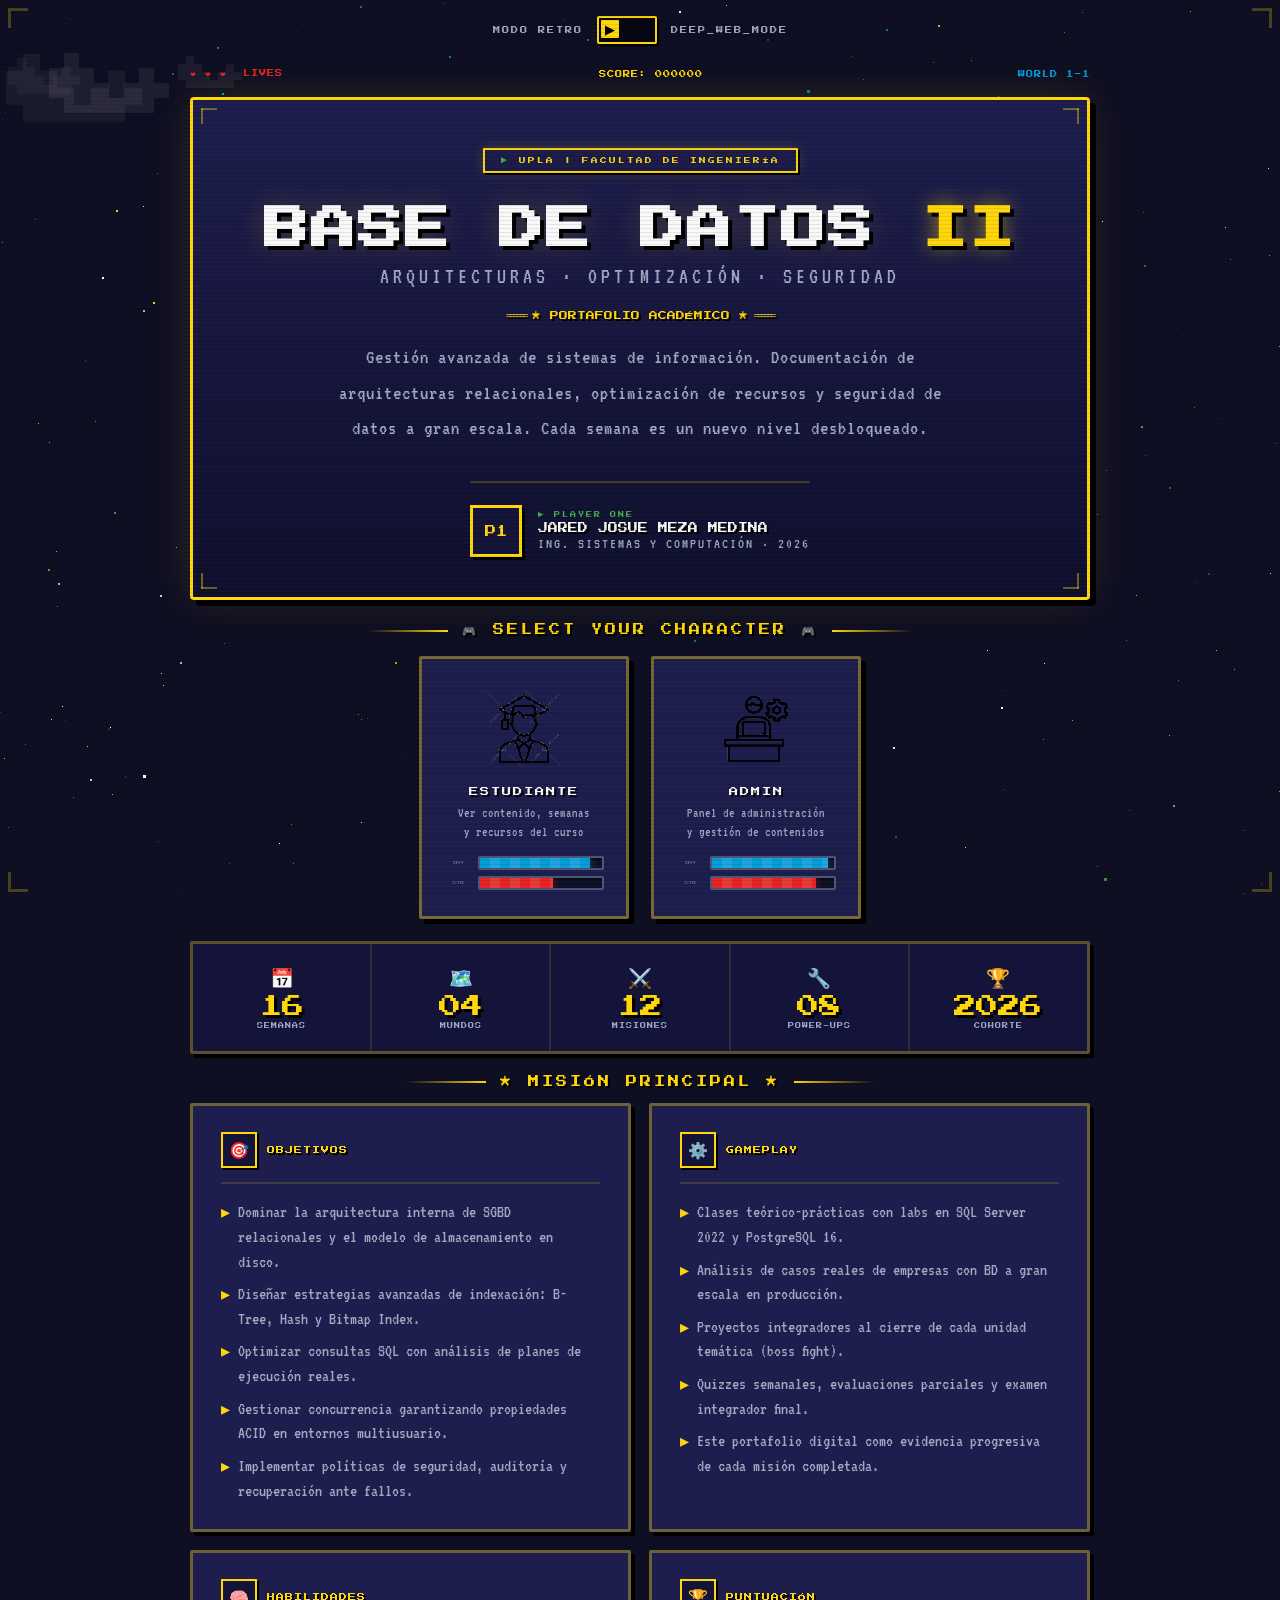
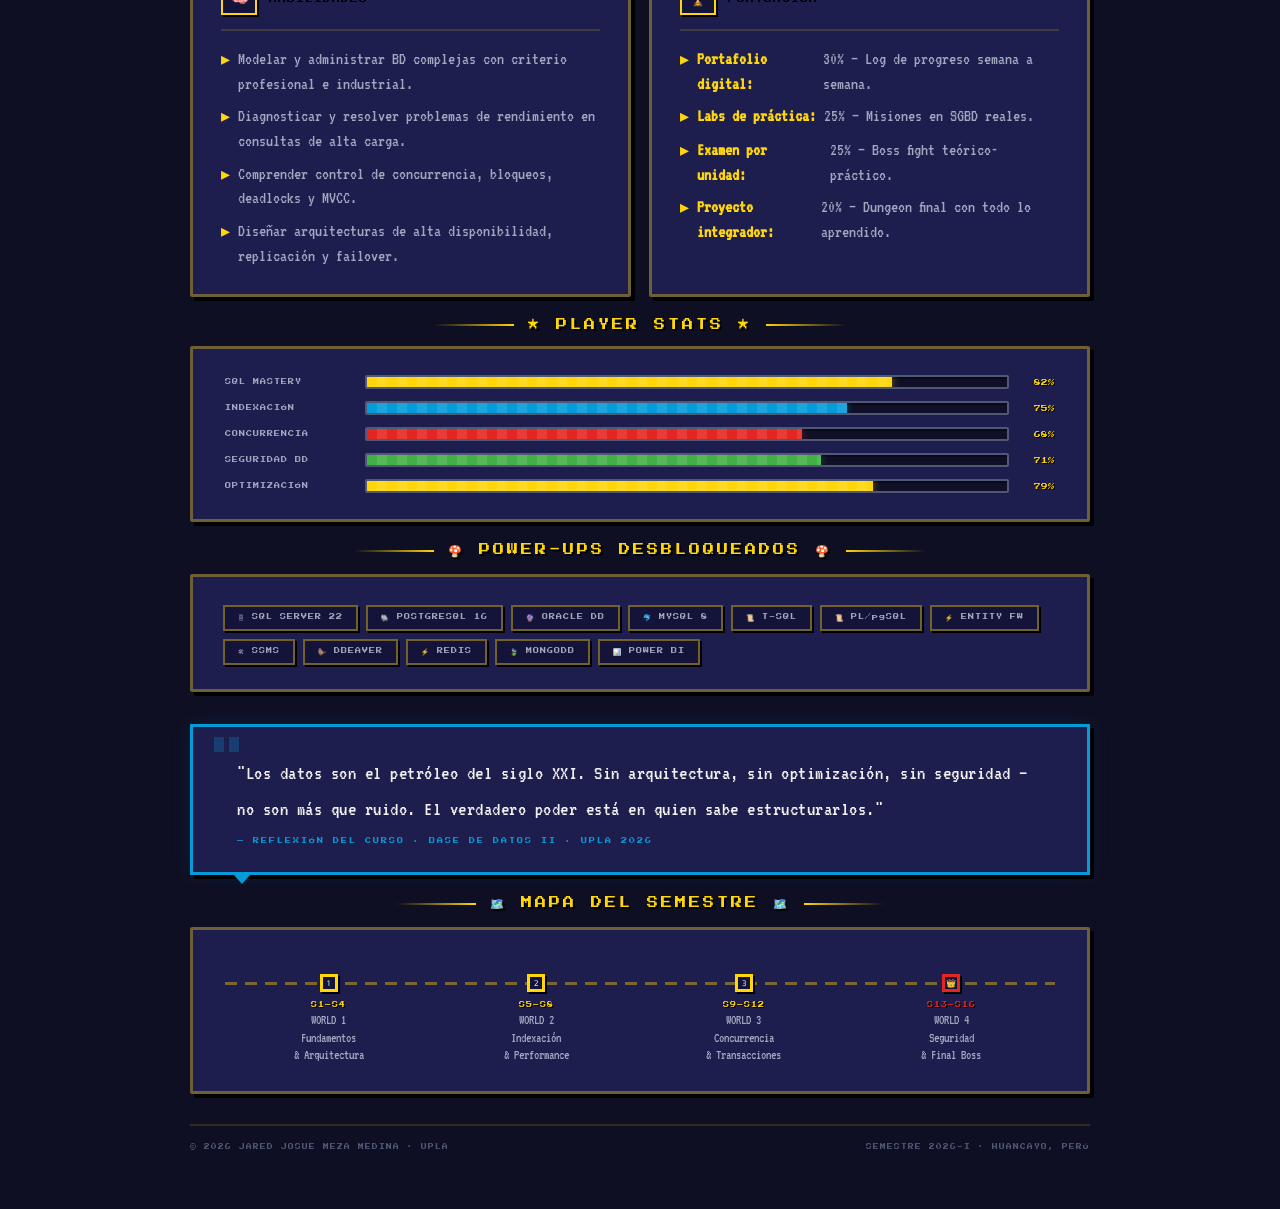
==== commit 21372df5: "Update index.html" ====
--- a/index.html
+++ b/index.html
@@ -689,171 +689,7 @@
             </div>
         </div>
     </div>
-
-    <!-- STATS STRIP -->
-    <div class="stats-strip pixel-card" style="border-radius:2px;">
-        <div class="stat-cell">
-            <span class="stat-icon">📅</span>
-            <span class="stat-num">16</span>
-            <span class="stat-lbl">SEMANAS</span>
-        </div>
-        <div class="stat-cell">
-            <span class="stat-icon">🗺️</span>
-            <span class="stat-num">04</span>
-            <span class="stat-lbl">MUNDOS</span>
-        </div>
-        <div class="stat-cell">
-            <span class="stat-icon">⚔️</span>
-            <span class="stat-num">12</span>
-            <span class="stat-lbl">MISIONES</span>
-        </div>
-        <div class="stat-cell">
-            <span class="stat-icon">🔧</span>
-            <span class="stat-num">08</span>
-            <span class="stat-lbl">POWER-UPS</span>
-        </div>
-        <div class="stat-cell">
-            <span class="stat-icon">🏆</span>
-            <span class="stat-num">2026</span>
-            <span class="stat-lbl">COHORTE</span>
-        </div>
-    </div>
-
-    <!-- SECTION: MISIÓN PRINCIPAL -->
-    <div class="section-header" style="max-width:900px;width:100%;margin-bottom:16px;animation:fadeUp .7s .32s ease both;">
-        ★ MISIÓN PRINCIPAL ★
-    </div>
-
-    <div class="info-grid">
-        <div class="info-card">
-            <div class="card-header">
-                <div class="card-icon">🎯</div>
-                <div class="card-title">OBJETIVOS</div>
-            </div>
-            <ul class="ilist">
-                <li>Dominar la arquitectura interna de SGBD relacionales y el modelo de almacenamiento en disco.</li>
-                <li>Diseñar estrategias avanzadas de indexación: B-Tree, Hash y Bitmap Index.</li>
-                <li>Optimizar consultas SQL con análisis de planes de ejecución reales.</li>
-                <li>Gestionar concurrencia garantizando propiedades ACID en entornos multiusuario.</li>
-                <li>Implementar políticas de seguridad, auditoría y recuperación ante fallos.</li>
-            </ul>
-        </div>
-        <div class="info-card">
-            <div class="card-header">
-                <div class="card-icon">⚙️</div>
-                <div class="card-title">GAMEPLAY</div>
-            </div>
-            <ul class="ilist">
-                <li>Clases teórico-prácticas con labs en SQL Server 2022 y PostgreSQL 16.</li>
-                <li>Análisis de casos reales de empresas con BD a gran escala en producción.</li>
-                <li>Proyectos integradores al cierre de cada unidad temática (boss fight).</li>
-                <li>Quizzes semanales, evaluaciones parciales y examen integrador final.</li>
-                <li>Este portafolio digital como evidencia progresiva de cada misión completada.</li>
-            </ul>
-        </div>
-        <div class="info-card">
-            <div class="card-header">
-                <div class="card-icon">🧠</div>
-                <div class="card-title">HABILIDADES</div>
-            </div>
-            <ul class="ilist">
-                <li>Modelar y administrar BD complejas con criterio profesional e industrial.</li>
-                <li>Diagnosticar y resolver problemas de rendimiento en consultas de alta carga.</li>
-                <li>Comprender control de concurrencia, bloqueos, deadlocks y MVCC.</li>
-                <li>Diseñar arquitecturas de alta disponibilidad, replicación y failover.</li>
-            </ul>
-        </div>
-        <div class="info-card">
-            <div class="card-header">
-                <div class="card-icon">🏆</div>
-                <div class="card-title">PUNTUACIÓN</div>
-            </div>
-            <ul class="ilist">
-                <li><strong style="color:var(--gold);">Portafolio digital:</strong> 30% — Log de progreso semana a semana.</li>
-                <li><strong style="color:var(--gold);">Labs de práctica:</strong> 25% — Misiones en SGBD reales.</li>
-                <li><strong style="color:var(--gold);">Examen por unidad:</strong> 25% — Boss fight teórico-práctico.</li>
-                <li><strong style="color:var(--gold);">Proyecto integrador:</strong> 20% — Dungeon final con todo lo aprendido.</li>
-            </ul>
-        </div>
-    </div>
-
-    <!-- PLAYER STATS / XP BARS -->
-    <div class="section-header" style="max-width:900px;width:100%;margin-bottom:16px;animation:fadeUp .7s .38s ease both;">
-        ★ PLAYER STATS ★
-    </div>
-    <div class="xp-card pixel-card" style="border-radius:2px;">
-        <div class="xp-row">
-            <div class="xp-item">
-                <span class="xp-name">SQL MASTERY</span>
-                <div class="pixel-bar-wrap">
-                    <div class="pixel-bar-fill" data-width="82"></div>
-                </div>
-                <span class="xp-val">82%</span>
-            </div>
-            <div class="xp-item">
-                <span class="xp-name">INDEXACIÓN</span>
-                <div class="pixel-bar-wrap">
-                    <div class="pixel-bar-fill blue" data-width="75"></div>
-                </div>
-                <span class="xp-val">75%</span>
-            </div>
-            <div class="xp-item">
-                <span class="xp-name">CONCURRENCIA</span>
-                <div class="pixel-bar-wrap">
-                    <div class="pixel-bar-fill red" data-width="68"></div>
-                </div>
-                <span class="xp-val">68%</span>
-            </div>
-            <div class="xp-item">
-                <span class="xp-name">SEGURIDAD BD</span>
-                <div class="pixel-bar-wrap">
-                    <div class="pixel-bar-fill green" data-width="71"></div>
-                </div>
-                <span class="xp-val">71%</span>
-            </div>
-            <div class="xp-item">
-                <span class="xp-name">OPTIMIZACIÓN</span>
-                <div class="pixel-bar-wrap">
-                    <div class="pixel-bar-fill" data-width="79"></div>
-                </div>
-                <span class="xp-val">79%</span>
-            </div>
-        </div>
-    </div>
-
-    <!-- POWER-UPS (tech stack) -->
-    <div class="section-header" style="max-width:900px;width:100%;margin-bottom:16px;animation:fadeUp .7s .43s ease both;">
-        🍄 POWER-UPS DESBLOQUEADOS 🍄
-    </div>
-    <div class="powerups-card pixel-card" style="border-radius:2px;">
-        <div class="powerup-pills">
-            <span class="pu-pill" data-sound-hover>🗄 SQL SERVER 22</span>
-            <span class="pu-pill" data-sound-hover>🐘 POSTGRESQL 16</span>
-            <span class="pu-pill" data-sound-hover>🔮 ORACLE DB</span>
-            <span class="pu-pill" data-sound-hover>🐬 MYSQL 8</span>
-            <span class="pu-pill" data-sound-hover>📜 T-SQL</span>
-            <span class="pu-pill" data-sound-hover>📜 PL/pgSQL</span>
-            <span class="pu-pill" data-sound-hover>⚡ ENTITY FW</span>
-            <span class="pu-pill" data-sound-hover>🛠 SSMS</span>
-            <span class="pu-pill" data-sound-hover>🦫 DBEAVER</span>
-            <span class="pu-pill" data-sound-hover>⚡ REDIS</span>
-            <span class="pu-pill" data-sound-hover>🍃 MONGODB</span>
-            <span class="pu-pill" data-sound-hover>📊 POWER BI</span>
-        </div>
-    </div>
-
-    <!-- SPEECH BUBBLE / QUOTE -->
-    <div class="speech-bubble" style="margin-top:10px;">
-        <div class="quote-text" id="q-text" data-decrypt='"Los datos son el petróleo del siglo XXI. Sin arquitectura, sin optimización, sin seguridad — no son más que ruido. El verdadero poder está en quien sabe estructurarlos."'>
-            "Los datos son el petróleo del siglo XXI. Sin arquitectura, sin
-            optimización, sin seguridad — no son más que ruido. El verdadero
-            poder está en quien sabe estructurarlos."
-        </div>
-        <div class="quote-author" id="q-author">— REFLEXIÓN DEL CURSO · BASE DE DATOS II · UPLA 2026</div>
-    </div>
-
-    <!-- SELECT CHARACTER -->
-    <div class="select-section">
+<div class="select-section">
         <div class="section-header" style="margin-bottom:18px;">
             🎮 SELECT YOUR CHARACTER 🎮
         </div>
@@ -880,7 +716,7 @@
 
             <button onclick="navigate('admin')" class="role-card">
                 <img src="administrador.png" alt="Docente" class="role-icon" style="animation-delay:0.3s;">
-                <span class="role-lbl" data-text="DOCENTE">DOCENTE</span>
+                <span class="role-lbl" data-text="DOCENTE">ADMIN</span>
                 <span class="role-sub">Panel de administración<br>y gestión de contenidos</span>
                 <div class="char-stats">
                     <div class="char-stat-row">
@@ -899,6 +735,168 @@
             </button>
         </div>
     </div>
+    <!-- STATS STRIP -->
+    <div class="stats-strip pixel-card" style="border-radius:2px;">
+        <div class="stat-cell">
+            <span class="stat-icon">📅</span>
+            <span class="stat-num">16</span>
+            <span class="stat-lbl">SEMANAS</span>
+        </div>
+        <div class="stat-cell">
+            <span class="stat-icon">🗺️</span>
+            <span class="stat-num">04</span>
+            <span class="stat-lbl">MUNDOS</span>
+        </div>
+        <div class="stat-cell">
+            <span class="stat-icon">⚔️</span>
+            <span class="stat-num">12</span>
+            <span class="stat-lbl">MISIONES</span>
+        </div>
+        <div class="stat-cell">
+            <span class="stat-icon">🔧</span>
+            <span class="stat-num">08</span>
+            <span class="stat-lbl">POWER-UPS</span>
+        </div>
+        <div class="stat-cell">
+            <span class="stat-icon">🏆</span>
+            <span class="stat-num">2026</span>
+            <span class="stat-lbl">COHORTE</span>
+        </div>
+    </div>
+
+    <!-- SECTION: MISIÓN PRINCIPAL -->
+    <div class="section-header" style="max-width:900px;width:100%;margin-bottom:16px;animation:fadeUp .7s .32s ease both;">
+        ★ MISIÓN PRINCIPAL ★
+    </div>
+
+    <div class="info-grid">
+        <div class="info-card">
+            <div class="card-header">
+                <div class="card-icon">🎯</div>
+                <div class="card-title">OBJETIVOS</div>
+            </div>
+            <ul class="ilist">
+                <li>Dominar la arquitectura interna de SGBD relacionales y el modelo de almacenamiento en disco.</li>
+                <li>Diseñar estrategias avanzadas de indexación: B-Tree, Hash y Bitmap Index.</li>
+                <li>Optimizar consultas SQL con análisis de planes de ejecución reales.</li>
+                <li>Gestionar concurrencia garantizando propiedades ACID en entornos multiusuario.</li>
+                <li>Implementar políticas de seguridad, auditoría y recuperación ante fallos.</li>
+            </ul>
+        </div>
+        <div class="info-card">
+            <div class="card-header">
+                <div class="card-icon">⚙️</div>
+                <div class="card-title">GAMEPLAY</div>
+            </div>
+            <ul class="ilist">
+                <li>Clases teórico-prácticas con labs en SQL Server 2022 y PostgreSQL 16.</li>
+                <li>Análisis de casos reales de empresas con BD a gran escala en producción.</li>
+                <li>Proyectos integradores al cierre de cada unidad temática (boss fight).</li>
+                <li>Quizzes semanales, evaluaciones parciales y examen integrador final.</li>
+                <li>Este portafolio digital como evidencia progresiva de cada misión completada.</li>
+            </ul>
+        </div>
+        <div class="info-card">
+            <div class="card-header">
+                <div class="card-icon">🧠</div>
+                <div class="card-title">HABILIDADES</div>
+            </div>
+            <ul class="ilist">
+                <li>Modelar y administrar BD complejas con criterio profesional e industrial.</li>
+                <li>Diagnosticar y resolver problemas de rendimiento en consultas de alta carga.</li>
+                <li>Comprender control de concurrencia, bloqueos, deadlocks y MVCC.</li>
+                <li>Diseñar arquitecturas de alta disponibilidad, replicación y failover.</li>
+            </ul>
+        </div>
+        <div class="info-card">
+            <div class="card-header">
+                <div class="card-icon">🏆</div>
+                <div class="card-title">PUNTUACIÓN</div>
+            </div>
+            <ul class="ilist">
+                <li><strong style="color:var(--gold);">Portafolio digital:</strong> 30% — Log de progreso semana a semana.</li>
+                <li><strong style="color:var(--gold);">Labs de práctica:</strong> 25% — Misiones en SGBD reales.</li>
+                <li><strong style="color:var(--gold);">Examen por unidad:</strong> 25% — Boss fight teórico-práctico.</li>
+                <li><strong style="color:var(--gold);">Proyecto integrador:</strong> 20% — Dungeon final con todo lo aprendido.</li>
+            </ul>
+        </div>
+    </div>
+
+    <!-- PLAYER STATS / XP BARS -->
+    <div class="section-header" style="max-width:900px;width:100%;margin-bottom:16px;animation:fadeUp .7s .38s ease both;">
+        ★ PLAYER STATS ★
+    </div>
+    <div class="xp-card pixel-card" style="border-radius:2px;">
+        <div class="xp-row">
+            <div class="xp-item">
+                <span class="xp-name">SQL MASTERY</span>
+                <div class="pixel-bar-wrap">
+                    <div class="pixel-bar-fill" data-width="82"></div>
+                </div>
+                <span class="xp-val">82%</span>
+            </div>
+            <div class="xp-item">
+                <span class="xp-name">INDEXACIÓN</span>
+                <div class="pixel-bar-wrap">
+                    <div class="pixel-bar-fill blue" data-width="75"></div>
+                </div>
+                <span class="xp-val">75%</span>
+            </div>
+            <div class="xp-item">
+                <span class="xp-name">CONCURRENCIA</span>
+                <div class="pixel-bar-wrap">
+                    <div class="pixel-bar-fill red" data-width="68"></div>
+                </div>
+                <span class="xp-val">68%</span>
+            </div>
+            <div class="xp-item">
+                <span class="xp-name">SEGURIDAD BD</span>
+                <div class="pixel-bar-wrap">
+                    <div class="pixel-bar-fill green" data-width="71"></div>
+                </div>
+                <span class="xp-val">71%</span>
+            </div>
+            <div class="xp-item">
+                <span class="xp-name">OPTIMIZACIÓN</span>
+                <div class="pixel-bar-wrap">
+                    <div class="pixel-bar-fill" data-width="79"></div>
+                </div>
+                <span class="xp-val">79%</span>
+            </div>
+        </div>
+    </div>
+
+    <!-- POWER-UPS (tech stack) -->
+    <div class="section-header" style="max-width:900px;width:100%;margin-bottom:16px;animation:fadeUp .7s .43s ease both;">
+        🍄 POWER-UPS DESBLOQUEADOS 🍄
+    </div>
+    <div class="powerups-card pixel-card" style="border-radius:2px;">
+        <div class="powerup-pills">
+            <span class="pu-pill" data-sound-hover>🗄 SQL SERVER 22</span>
+            <span class="pu-pill" data-sound-hover>🐘 POSTGRESQL 16</span>
+            <span class="pu-pill" data-sound-hover>🔮 ORACLE DB</span>
+            <span class="pu-pill" data-sound-hover>🐬 MYSQL 8</span>
+            <span class="pu-pill" data-sound-hover>📜 T-SQL</span>
+            <span class="pu-pill" data-sound-hover>📜 PL/pgSQL</span>
+            <span class="pu-pill" data-sound-hover>⚡ ENTITY FW</span>
+            <span class="pu-pill" data-sound-hover>🛠 SSMS</span>
+            <span class="pu-pill" data-sound-hover>🦫 DBEAVER</span>
+            <span class="pu-pill" data-sound-hover>⚡ REDIS</span>
+            <span class="pu-pill" data-sound-hover>🍃 MONGODB</span>
+            <span class="pu-pill" data-sound-hover>📊 POWER BI</span>
+        </div>
+    </div>
+
+    <!-- SPEECH BUBBLE / QUOTE -->
+    <div class="speech-bubble" style="margin-top:10px;">
+        <div class="quote-text" id="q-text" data-decrypt='"Los datos son el petróleo del siglo XXI. Sin arquitectura, sin optimización, sin seguridad — no son más que ruido. El verdadero poder está en quien sabe estructurarlos."'>
+            "Los datos son el petróleo del siglo XXI. Sin arquitectura, sin
+            optimización, sin seguridad — no son más que ruido. El verdadero
+            poder está en quien sabe estructurarlos."
+        </div>
+        <div class="quote-author" id="q-author">— REFLEXIÓN DEL CURSO · BASE DE DATOS II · UPLA 2026</div>
+    </div>
+
 
     <!-- WORLD MAP / TIMELINE -->
     <div class="section-header" style="max-width:900px;width:100%;margin-bottom:16px;animation:fadeUp .7s .58s ease both;">
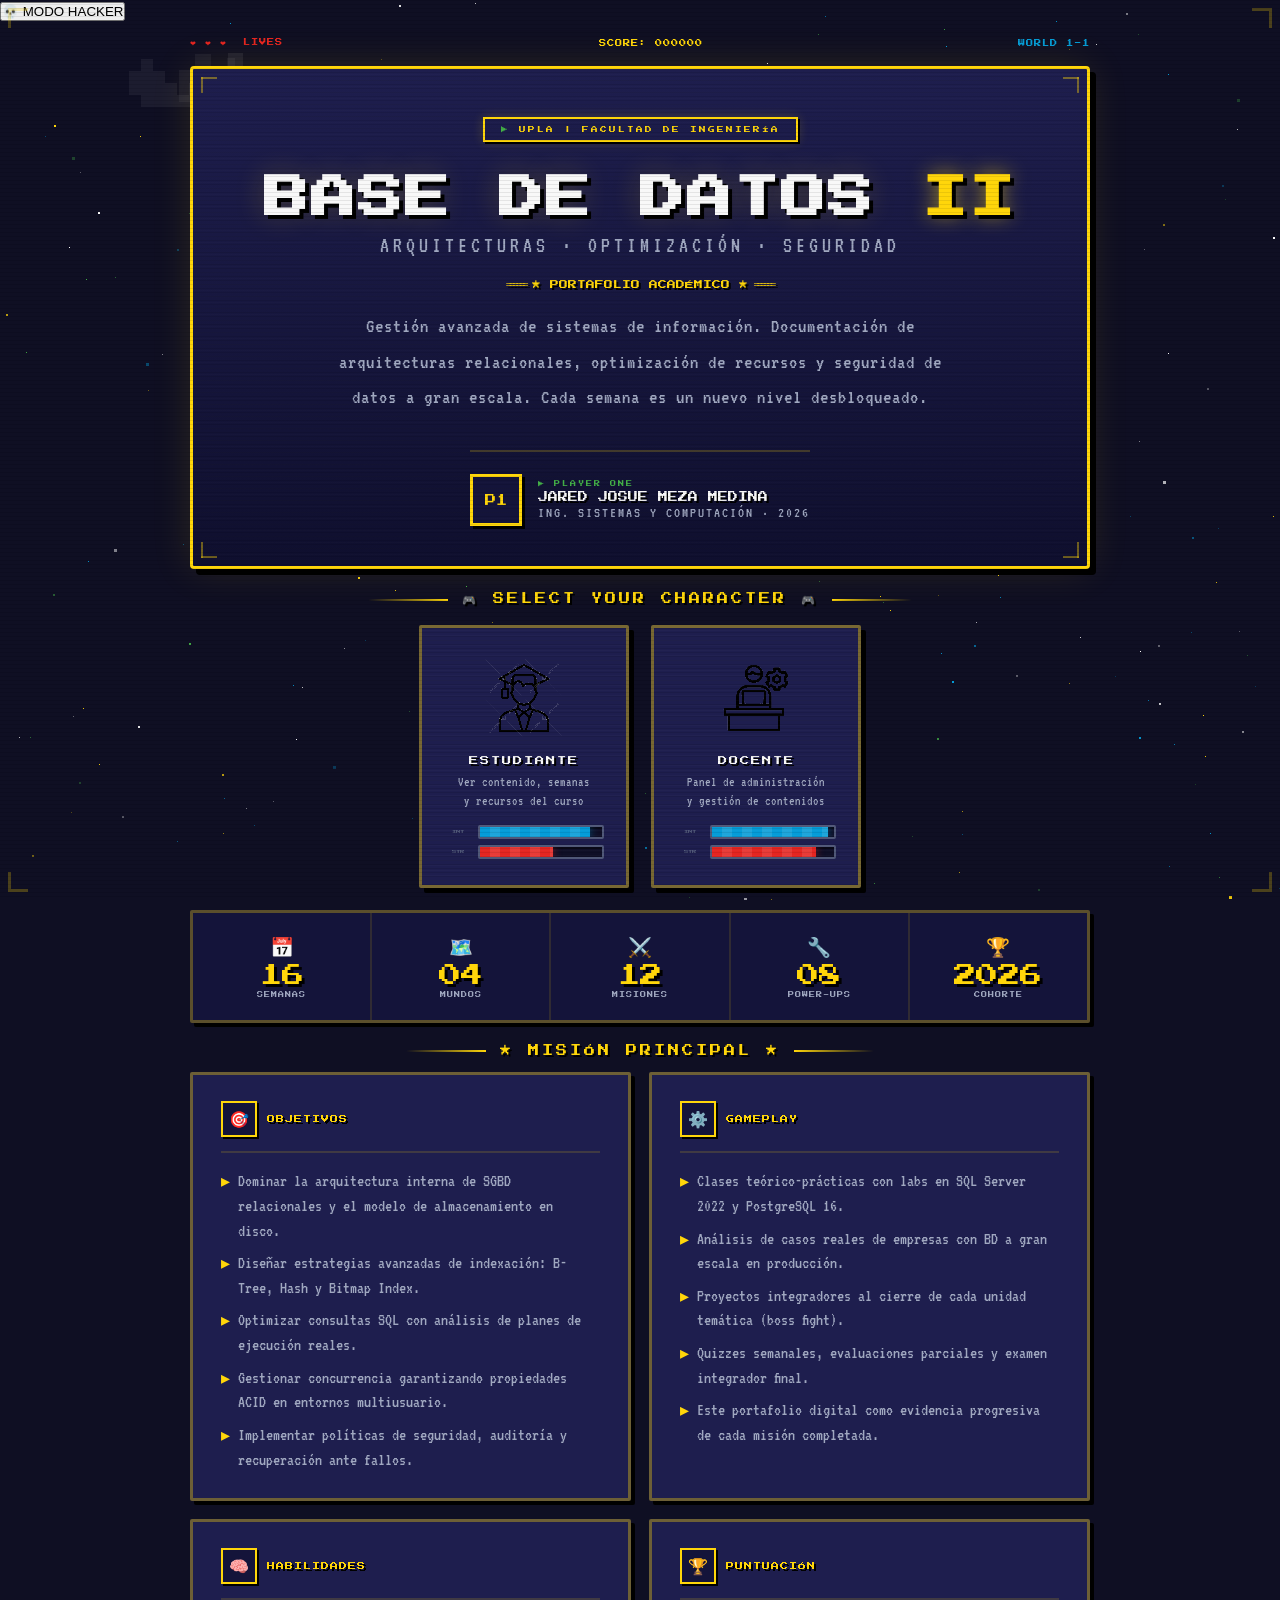
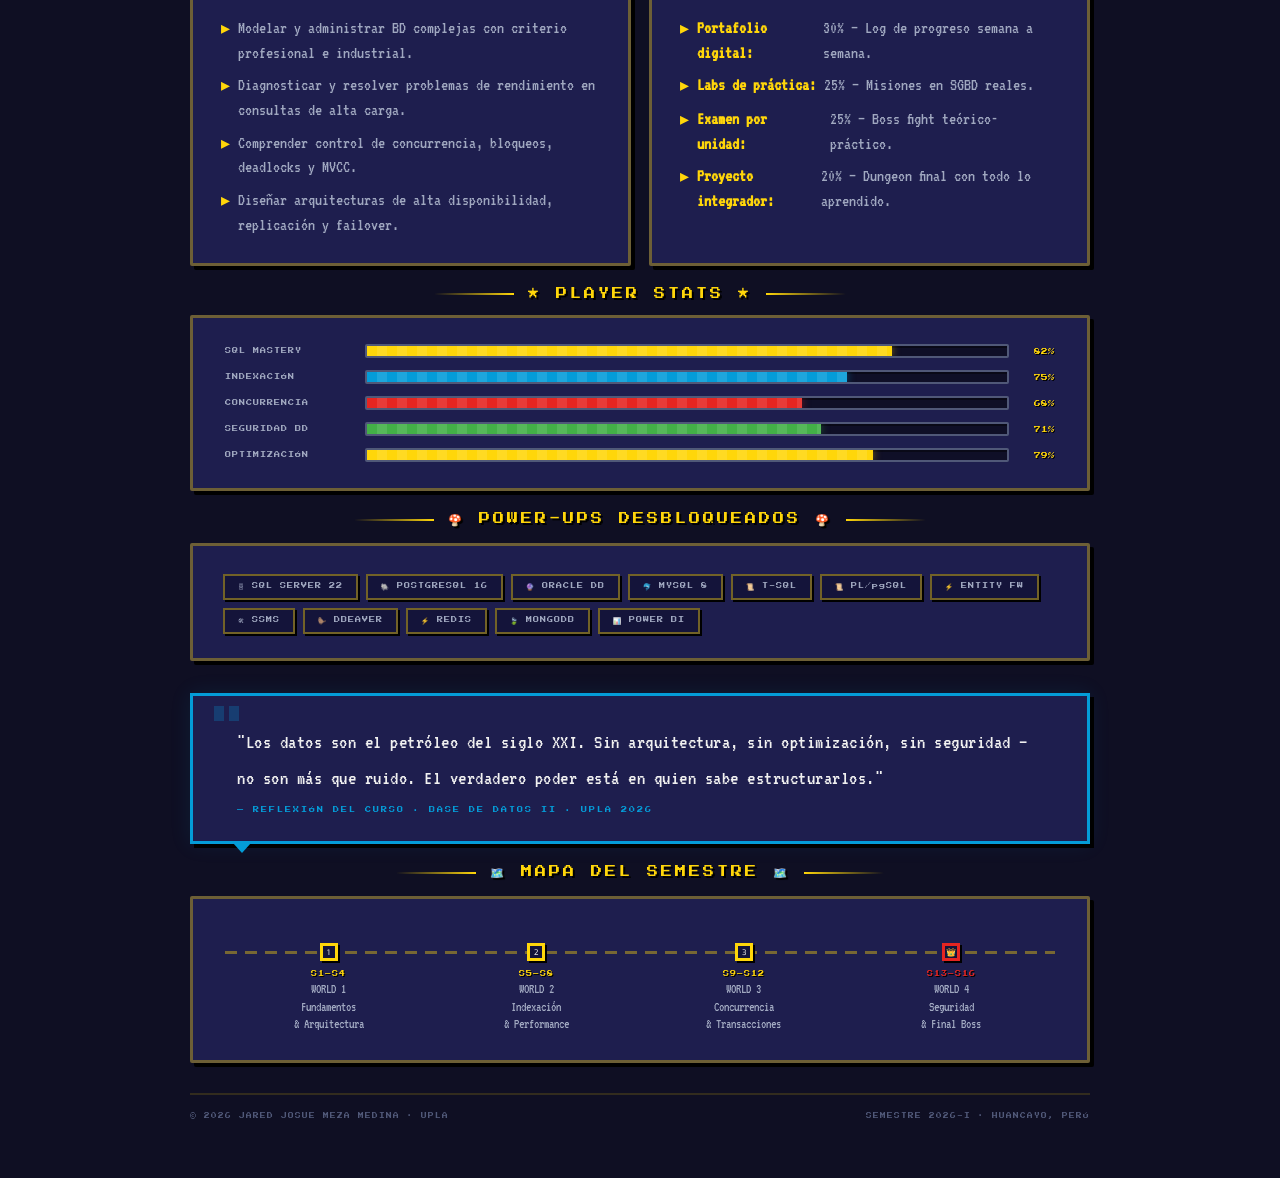
==== commit 42ff8a27: "Update index.html" ====
--- a/index.html
+++ b/index.html
@@ -570,11 +570,26 @@
 </head>
 <body>
 
+<!-- ══ AMBIENT GLOW ══ -->
+<div class="glow-orb o1"></div>
+<div class="glow-orb o2"></div>
+<div class="glow-orb o3"></div>
+
 <!-- ══ CANVAS LAYERS ══ -->
 <canvas id="c-stars"></canvas>
 <canvas id="c-matrix"></canvas>
 <canvas id="c-grid"></canvas>
 <canvas id="c-particles"></canvas>
+
+<!-- ══ HACKER MODE FAB (always visible, top-right, every page) ══ -->
+<div class="hacker-fab-wrap">
+    <button type="button" class="hacker-toggle" id="hacker-fab" onclick="toggleHackerMode()" aria-pressed="false">
+        <span class="ht-dot"></span>
+        <span class="ht-icon">💀</span>
+        <span class="ht-label">MODO HACKER</span>
+    </button>
+    <input type="checkbox" id="mode-toggle" onchange="applyMode()" style="display:none;">
+</div>
 
 <!-- ══ OVERLAYS ══ -->
 <div id="scan-bar"></div>
@@ -631,16 +646,6 @@
     </div>
 </div>
 
-<!-- ══ SWITCH ══ -->
-<div class="sw-wrap">
-    <span class="sw-label">MODO RETRO</span>
-    <label class="switch">
-        <input type="checkbox" id="mode-toggle" onchange="applyMode()">
-        <span class="sw-slider"></span>
-    </label>
-    <span class="sw-label">DEEP_WEB_MODE</span>
-</div>
-
 <!-- ══════════════════════════════════════════
      MAIN PAGE
 ═══════════════════════════════════════════ -->
@@ -689,7 +694,8 @@
             </div>
         </div>
     </div>
-<div class="select-section">
+<!-- SELECT CHARACTER -->
+    <div class="select-section">
         <div class="section-header" style="margin-bottom:18px;">
             🎮 SELECT YOUR CHARACTER 🎮
         </div>
@@ -716,7 +722,7 @@
 
             <button onclick="navigate('admin')" class="role-card">
                 <img src="administrador.png" alt="Docente" class="role-icon" style="animation-delay:0.3s;">
-                <span class="role-lbl" data-text="DOCENTE">ADMIN</span>
+                <span class="role-lbl" data-text="DOCENTE">DOCENTE</span>
                 <span class="role-sub">Panel de administración<br>y gestión de contenidos</span>
                 <div class="char-stats">
                     <div class="char-stat-row">
